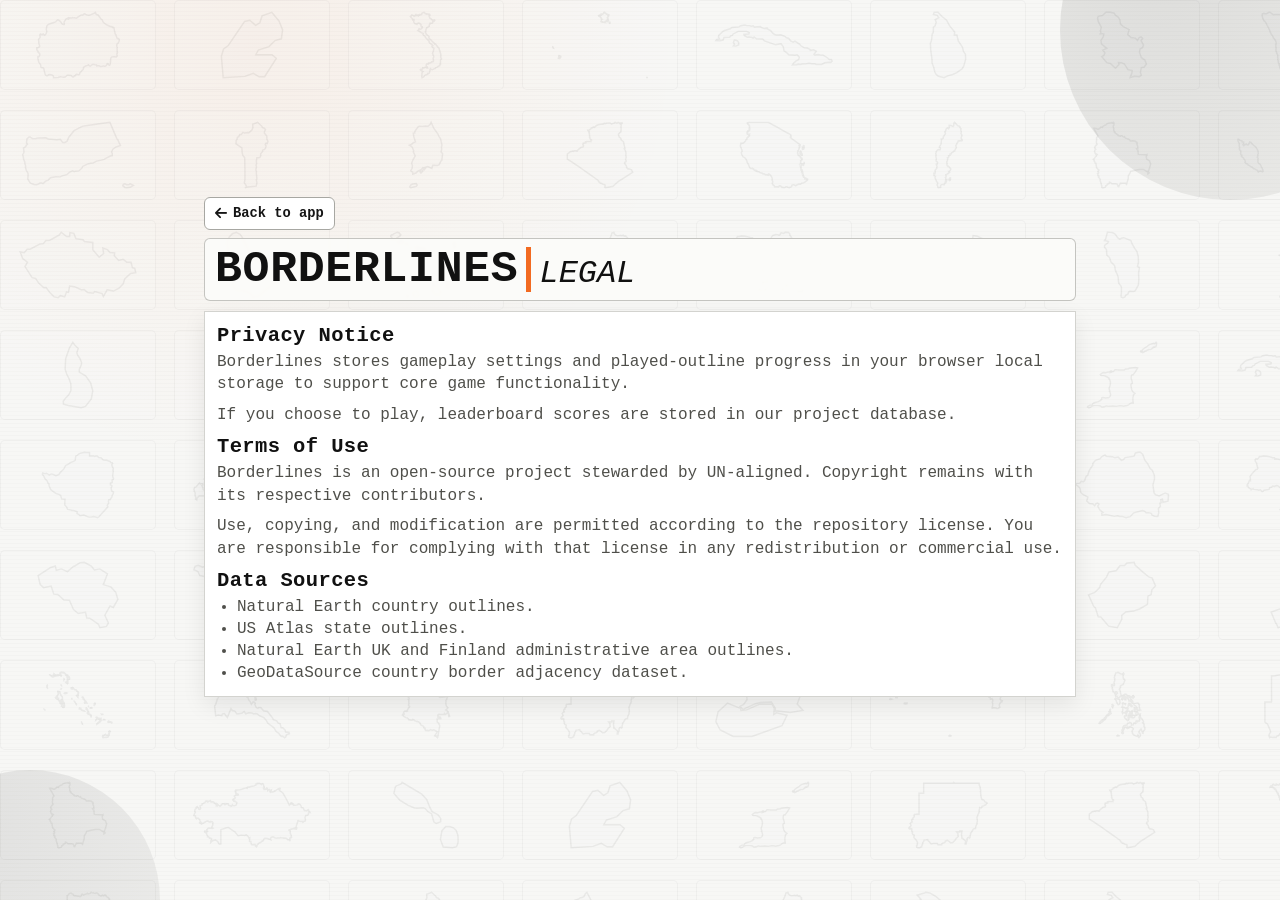
==== legal.html @ 91969cb3 "s" ====
<!doctype html>
<html lang="en">
  <head>
    <meta charset="UTF-8" />
    <meta name="viewport" content="width=device-width, initial-scale=1.0" />
    <title>Borderlines Legal and Sources</title>
    <link
      rel="stylesheet"
      href="https://cdnjs.cloudflare.com/ajax/libs/font-awesome/6.7.2/css/all.min.css"
      integrity="sha512-Evv84Mr4kqVGRNSgIGL/F/aIDqQb7xQ2vcrdIwxfjThSH8CSR7PBEakCr51Ck+w+/U6swU2Im1vVX0SVk9ABhg=="
      crossorigin="anonymous"
      referrerpolicy="no-referrer"
    />
    <link rel="stylesheet" href="./style.css" />
    <link rel="stylesheet" href="./backdrop.css" />
    <link rel="stylesheet" href="./home.css" />
    <link rel="stylesheet" href="./mobile.css" media="(max-width: 780px)" />
  </head>
  <body class="legal-view">
    <div id="outlineBackdrop" class="outline-backdrop" aria-hidden="true"></div>
    <div class="bg-shape bg-shape-1" aria-hidden="true"></div>
    <div class="bg-shape bg-shape-2" aria-hidden="true"></div>

    <main class="app">
      <div class="top-nav-row" id="topNavRow">
        <button id="backToModesBtn" type="button" class="ghost">
          <i class="fa-solid fa-arrow-left" aria-hidden="true"></i>
          <span>Back to app</span>
        </button>
      </div>

      <header class="header">
        <div class="header-title-row">
          <h1>Borderlines</h1>
          <span id="headerModeLabel" class="header-mode-label">Legal</span>
        </div>
      </header>

      <section class="card mode-select legal-page">
        <div class="mode-select-head">
          <h2>Privacy Notice</h2>
        </div>
        <p>
          Borderlines stores gameplay settings and played-outline progress in
          your browser local storage to support core game functionality.
        </p>
        <p>
          If you choose to play, leaderboard scores are stored in our project
          database.
        </p>

        <div class="mode-select-head legal-head-gap">
          <h2>Terms of Use</h2>
        </div>
        <p>
          Borderlines is an open-source project stewarded by UN-aligned.
          Copyright remains with its respective contributors.
        </p>
        <p>
          Use, copying, and modification are permitted according to the
          repository license. You are responsible for complying with that
          license in any redistribution or commercial use.
        </p>

        <div class="mode-select-head legal-head-gap">
          <h2>Data Sources</h2>
        </div>
        <ul class="legal-list">
          <li>Natural Earth country outlines.</li>
          <li>US Atlas state outlines.</li>
          <li>Natural Earth UK and Finland administrative area outlines.</li>
          <li>GeoDataSource country border adjacency dataset.</li>
        </ul>
      </section>
    </main>

    <script src="./vendor/d3.v7.min.js"></script>
    <script type="module">
      import { loadGameData } from "./js/gameData.js";

      const outlineBackdrop = document.getElementById("outlineBackdrop");
      const backBtn = document.getElementById("backToModesBtn");
      backBtn?.addEventListener("click", () => {
        window.location.href = "./index.html";
      });

      function createBackdropToken(country) {
        const d3 = globalThis.d3;
        const feature = country?.feature;
        if (!d3 || !feature) {
          return null;
        }

        const projection = d3.geoMercator();
        projection.fitExtent(
          [
            [4, 4],
            [68, 40],
          ],
          feature,
        );
        const path = d3.geoPath(projection);
        const pathD = path(feature);
        if (!pathD) {
          return null;
        }

        const token = document.createElement("div");
        token.className = "outline-backdrop-token";

        const svg = document.createElementNS(
          "http://www.w3.org/2000/svg",
          "svg",
        );
        svg.setAttribute("class", "outline-backdrop-svg");
        svg.setAttribute("viewBox", "0 0 72 44");
        svg.setAttribute("aria-hidden", "true");

        const p = document.createElementNS(
          "http://www.w3.org/2000/svg",
          "path",
        );
        p.setAttribute("d", pathD);
        p.setAttribute("class", "outline-backdrop-path");
        svg.appendChild(p);
        token.appendChild(svg);
        return token;
      }

      function renderOutlineBackdrop(data) {
        if (!outlineBackdrop) {
          return;
        }

        outlineBackdrop.innerHTML = "";
        if (!data?.countries?.length) {
          return;
        }

        const isMobile = window.matchMedia("(max-width: 780px)").matches;
        const isWide = window.matchMedia("(min-width: 1280px)").matches;
        const viewportHeight = Math.max(window.innerHeight || 0, 320);

        const tokenHeight = isMobile ? 50 : isWide ? 90 : 72;
        const lineGap = isMobile ? 12 : isWide ? 20 : 16;
        const rowStep = tokenHeight + lineGap;
        const computedRows =
          Math.floor((viewportHeight - tokenHeight) / rowStep) + 1;
        const rows = isWide
          ? Math.max(8, Math.ceil(viewportHeight / rowStep) + 1)
          : Math.max(4, Math.min(10, computedRows));
        const occupiedHeight = tokenHeight + (rows - 1) * rowStep;
        const startTop = isWide
          ? 0
          : Math.max(0, Math.floor((viewportHeight - occupiedHeight) / 2));

        const perRow = isMobile ? 8 : isWide ? 14 : 11;

        for (let rowIndex = 0; rowIndex < rows; rowIndex += 1) {
          const row = document.createElement("div");
          row.className = "outline-backdrop-row";
          if (rowIndex % 2 === 1) {
            row.classList.add("reverse");
          }
          row.style.top = `${startTop + rowIndex * rowStep}px`;
          row.style.setProperty(
            "--row-duration",
            `${28 + Math.random() * 18}s`,
          );
          row.style.setProperty("--row-delay", `${-1 * Math.random() * 10}s`);

          const track = document.createElement("div");
          track.className = "outline-backdrop-track";
          const tokens = [];

          for (let i = 0; i < perRow; i += 1) {
            const country =
              data.countries[Math.floor(Math.random() * data.countries.length)];
            const token = createBackdropToken(country);
            if (token) {
              tokens.push(token);
              track.appendChild(token);
            }
          }

          tokens.forEach((token) => {
            track.appendChild(token.cloneNode(true));
          });

          row.appendChild(track);
          outlineBackdrop.appendChild(row);
        }
      }

      let backdropData = null;

      loadGameData()
        .then((data) => {
          backdropData = data;
          renderOutlineBackdrop(data);
        })
        .catch((error) => {
          console.error(error);
        });

      window.addEventListener("resize", () => {
        if (backdropData) {
          renderOutlineBackdrop(backdropData);
        }
      });
    </script>
  </body>
</html>
---- style.css ----
:root {
  --paper: #f7f7f5;
  --panel: #ffffff;
  --ink: #111111;
  --ink-muted: #4f4f4f;
  --line: #d3d3cf;
  --line-strong: #a7a7a2;
  --accent: #f26a21;
  --accent-deep: #c94d10;
  --correct: #1a7f45;
  --wrong: #ad2d2d;
  --shadow: 0 8px 22px rgba(0, 0, 0, 0.08);
  --font-ui:
    ui-monospace, "SFMono-Regular", Menlo, Monaco, Consolas, "Liberation Mono",
    "Courier New", monospace;
  --font-ui-emoji:
    ui-monospace, "SFMono-Regular", Menlo, Monaco, Consolas, "Liberation Mono",
    "Courier New", "Apple Color Emoji", "Segoe UI Emoji", "Noto Color Emoji",
    monospace;
}

* {
  box-sizing: border-box;
}

html,
body {
  height: 100%;
}

body {
  margin: 0;
  min-height: 100vh;
  color: var(--ink);
  background:
    radial-gradient(
      circle at 20% 5%,
      rgba(242, 106, 33, 0.06),
      transparent 32%
    ),
    repeating-linear-gradient(
      0deg,
      rgba(0, 0, 0, 0.015),
      rgba(0, 0, 0, 0.015) 1px,
      transparent 1px,
      transparent 4px
    ),
    var(--paper);
  font-family: var(--font-ui);
  overflow-y: auto;
  overflow-x: hidden;
  display: flex;
  align-items: flex-start;
  justify-content: flex-start;
}

body.settings-open {
  overflow: hidden;
}

body.name-modal-open {
  overflow: hidden;
}

body.progress-view {
  align-items: center;
  justify-content: center;
}

body.legal-view {
  align-items: center;
  justify-content: center;
}

.bg-shape {
  position: fixed;
  z-index: 0;
  border-radius: 999px;
  pointer-events: none;
}

.bg-shape-1 {
  width: 340px;
  height: 340px;
  top: -140px;
  right: -120px;
  opacity: 0.12;
  background: radial-gradient(circle at 30% 30%, #222222, #9a9a95);
}

.bg-shape-2 {
  width: 260px;
  height: 260px;
  bottom: -130px;
  left: -100px;
  opacity: 0.1;
  background: radial-gradient(circle at 20% 20%, #222222, #9d9d98);
}

.app {
  position: relative;
  z-index: 1;
  width: min(900px, 100%);
  margin: 0 auto;
  padding: 20px 14px 26px;
}

.top-nav-row {
  margin: 0 0 8px;
  display: flex;
}

.header {
  position: relative;
  margin-bottom: 10px;
  padding: 8px 10px;
  border: 1px solid rgba(167, 167, 162, 0.65);
  border-radius: 6px;
  background: rgba(252, 252, 250, 0.9);
  backdrop-filter: blur(1px);
}

.header h1 {
  margin: 0;
  font-size: clamp(1.95rem, 3.8vw, 2.8rem);
  line-height: 1;
  letter-spacing: 0.7px;
  text-transform: uppercase;
  padding-right: 8px;
  border-right: 5px solid var(--accent);
}

.header-title-row {
  display: inline-flex;
  align-items: flex-end;
  gap: 8px;
}

.header-utility-row {
  margin-top: 5px;
  display: flex;
  justify-content: space-between;
  align-items: center;
  gap: 10px;
}

.header-actions {
  display: inline-flex;
  align-items: center;
  gap: 8px;
}

body.progress-view .header-utility-row {
  justify-content: flex-end;
}

body.progress-view .header-actions {
  justify-content: flex-end;
}

body.in-mode .header-utility-row {
  display: none;
}

.header-mode-label {
  padding: 0;
  color: var(--ink);
  font-size: clamp(1.35rem, 2.9vw, 2rem);
  font-weight: 200;
  text-transform: uppercase;
  font-style: italic;
}

body.in-mode .header h1 {
  padding-right: 8px;
  border-right: 5px solid var(--accent);
}

#headerDescription {
  margin: 8px 0 10px;
  color: var(--ink-muted);
  max-width: 62ch;
  font-size: 0.95rem;
  line-height: 1.35;
}

.header-meta {
  margin: 8px 0 0;
  color: var(--ink);
  font-size: 0.9rem;
  font-weight: 700;
  letter-spacing: 0.15px;
  display: flex;
  flex-wrap: wrap;
  gap: 6px;
}

.meta-pill {
  display: inline-flex;
  align-items: center;
  padding: 3px 10px;
  border-radius: 999px;
  background: var(--accent);
  border: 1px solid var(--accent-deep);
  color: #fff;
  font-size: 0.78rem;
  font-weight: 700;
  line-height: 1.2;
}

.card {
  background: var(--panel);
  border: 1px solid var(--line);
  box-shadow: var(--shadow);
}

.mode-select,
.game-card,
.result-card {
  padding: 12px;
}

.game-card {
  position: relative;
}

.mode-select-head h2 {
  margin: 0;
  letter-spacing: 0.4px;
  font-size: 1.28rem;
}

.mode-select-head {
  display: flex;
  justify-content: space-between;
  align-items: center;
  gap: 8px;
  margin-bottom: 4px;
}

.active-filter {
  margin: 0;
  color: var(--ink-muted);
  font-size: 0.85rem;
  border-left: 3px solid var(--accent);
  padding-left: 8px;
  cursor: pointer;
}

.active-filter:hover {
  color: var(--ink);
}

.active-filter:focus-visible {
  outline: 2px solid var(--accent);
  outline-offset: 3px;
  border-radius: 4px;
}

.settings-panel {
  position: fixed;
  left: 50%;
  top: 50%;
  transform: translate(-50%, -50%);
  z-index: 30;
  width: min(420px, calc(100vw - 24px));
  margin: 0;
  padding: 14px;
  border: 1px solid var(--line-strong);
  border-radius: 6px;
  background: #fdfdfc;
  box-shadow: 0 18px 36px rgba(0, 0, 0, 0.25);
  max-height: calc(100vh - 24px);
  overflow-y: auto;
  overflow-x: hidden;
}

.settings-overlay {
  position: fixed;
  inset: 0;
  z-index: 29;
  background: rgba(10, 10, 10, 0.45);
  backdrop-filter: blur(1px);
}

.name-entry-overlay {
  position: fixed;
  inset: 0;
  z-index: 33;
  background:
    radial-gradient(
      circle at 18% 14%,
      rgba(242, 106, 33, 0.22),
      transparent 44%
    ),
    rgba(9, 9, 9, 0.62);
  backdrop-filter: blur(2px);
}

.name-entry-panel {
  position: fixed;
  left: 50%;
  top: 50%;
  transform: translate(-50%, -50%);
  z-index: 34;
  width: min(440px, calc(100vw - 24px));
  margin: 0;
  padding: 16px;
  border: 1px solid rgba(201, 77, 16, 0.5);
  border-radius: 10px;
  background: linear-gradient(
    160deg,
    rgba(255, 255, 255, 0.98),
    rgba(251, 246, 242, 0.98)
  );
  box-shadow: 0 26px 58px rgba(0, 0, 0, 0.28);
}

.name-entry-panel h3 {
  margin: 0;
  letter-spacing: 0.25px;
  font-size: 1.04rem;
}

.name-entry-copy {
  margin: 6px 0 10px;
  color: var(--ink-muted);
  font-size: 0.82rem;
  line-height: 1.4;
}

.name-entry-name-row {
  display: grid;
  grid-template-columns: 1fr auto;
  gap: 8px;
  align-items: center;
}

#nameEntryInput {
  width: 100%;
  border: 1px solid rgba(201, 77, 16, 0.42);
  border-radius: 8px;
  padding: 10px 11px;
  font: inherit;
  font-size: 1rem;
  font-weight: 700;
  color: #1d1d1a;
  background: #fff;
}

.name-entry-country-row {
  display: grid;
  grid-template-columns: 1fr auto;
  gap: 8px;
  align-items: center;
}

#nameEntryCountryInput {
  width: 100%;
  margin-top: 2px;
  border: 1px solid rgba(201, 77, 16, 0.35);
  border-radius: 8px;
  padding: 9px 10px;
  font: inherit;
  font-size: 0.92rem;
  background: #fff;
}

.name-entry-country-emoji {
  width: 38px;
  height: 38px;
  margin-top: 2px;
  border: 1px solid rgba(201, 77, 16, 0.35);
  border-radius: 8px;
  display: inline-flex;
  align-items: center;
  justify-content: center;
  font-size: 1.2rem;
  background: #fff;
}

#generateNameBtn {
  min-width: 98px;
  margin-top: 0;
}

#nameEntryInput:focus {
  outline: none;
  border-color: var(--accent);
  box-shadow: 0 0 0 3px rgba(242, 106, 33, 0.22);
}

#nameEntryCountryInput:focus {
  outline: none;
  border-color: var(--accent);
  box-shadow: 0 0 0 3px rgba(242, 106, 33, 0.18);
}

.name-entry-error {
  min-height: 20px;
  margin: 7px 0 0;
  color: var(--wrong);
  font-size: 0.78rem;
  font-weight: 700;
}

.name-entry-actions {
  margin-top: 8px;
  display: flex;
  gap: 8px;
  flex-wrap: wrap;
}

#saveNameBtn {
  background: var(--accent);
  border-color: var(--accent-deep);
}

#saveNameBtn:hover {
  background: var(--accent-deep);
}

.settings-panel h3 {
  margin: 0 0 6px;
  font-size: 0.95rem;
}

.settings-label {
  display: block;
  margin-bottom: 4px;
  font-weight: 700;
  font-size: 0.85rem;
}

.country-suggest-bar {
  margin: 0 0 6px;
  display: flex;
  flex-wrap: wrap;
  gap: 6px;
}

.country-suggest-bar.chain-suggest-top {
  margin-bottom: 5px;
}

.country-suggest-chip {
  border: 1px solid var(--line-strong);
  border-radius: 999px;
  padding: 4px 10px;
  background: #fff;
  color: var(--ink);
  font: inherit;
  font-size: 0.78rem;
  font-weight: 600;
  line-height: 1.2;
  cursor: pointer;
}

.country-suggest-chip:hover {
  border-color: var(--accent);
  background: #fff4ec;
}

#continentSelect,
#progressRegionSelect {
  width: 100%;
  border: 1px solid var(--line-strong);
  border-radius: 6px;
  padding: 7px 8px;
  font: inherit;
  background: #fff;
}

#progressRegionSelect {
  margin-bottom: 6px;
  border-color: rgba(201, 77, 16, 0.38);
  background: linear-gradient(180deg, #fff, #fffaf6);
}

.settings-actions {
  margin-top: 8px;
  display: flex;
  gap: 8px;
  flex-wrap: wrap;
}

.settings-note {
  margin: 6px 0 0;
  color: var(--ink-muted);
  font-size: 0.78rem;
  line-height: 1.35;
}

.mode-cards {
  display: grid;
  grid-template-columns: repeat(2, minmax(0, 1fr));
  gap: 10px;
}

.mode-card {
  border: 1px solid var(--line-strong);
  border-radius: 10px;
  background: linear-gradient(170deg, #ffffff, #fbfbf8);
  color: var(--ink);
  text-align: left;
  padding: 11px;
  display: grid;
  grid-template-columns: 1fr;
  gap: 9px;
  align-items: start;
  cursor: pointer;
  transition:
    transform 140ms ease,
    border-color 110ms ease,
    background-color 110ms ease,
    box-shadow 140ms ease;
}

.mode-card-top {
  display: grid;
  grid-template-columns: auto 1fr;
  gap: 9px;
  align-items: start;
}

.mode-card-icon {
  width: 30px;
  height: 30px;
  border: 1px solid rgba(201, 77, 16, 0.28);
  border-radius: 8px;
  background: rgba(242, 106, 33, 0.09);
  color: #a44712;
  display: inline-flex;
  align-items: center;
  justify-content: center;
  font-size: 0.94rem;
  line-height: 1;
}

.mode-card-copy {
  display: grid;
  gap: 4px;
}

.mode-card strong {
  font-size: 0.98rem;
  line-height: 1.05;
}

.mode-card-copy > span {
  color: var(--ink-muted);
  font-size: 0.8rem;
  line-height: 1.25;
}

.mode-card:hover {
  border-color: var(--accent);
  background: linear-gradient(170deg, #fffdf8, #fff4ec);
  box-shadow: 0 8px 20px rgba(0, 0, 0, 0.1);
  transform: translateY(-1px);
}

.mode-card.competitive-unfinished {
  border-color: #caa53a;
  background: linear-gradient(170deg, #fff8cf, #ffed9b);
}

.mode-card.competitive-unfinished:hover {
  border-color: #b68f27;
  background: linear-gradient(170deg, #fff4b7, #ffe57f);
}

.mode-card.competitive-played {
  border-color: #3d8b58;
  background: linear-gradient(170deg, #e9f8eb, #cdeecf);
}

.mode-card.competitive-played:hover {
  border-color: #2f7447;
  background: linear-gradient(170deg, #ddf4df, #bde6c2);
}

.mode-card.locked {
  border-color: #b7b7b2;
  background: linear-gradient(180deg, #f3f3f1, #ecece8);
  color: #5e5e59;
  cursor: not-allowed;
  opacity: 0.9;
}

.mode-card.locked.competitive-played {
  border-color: #3d8b58;
  background: linear-gradient(170deg, #e9f8eb, #cdeecf);
  color: #2d4f36;
  opacity: 1;
}

.mode-card.locked:hover {
  border-color: #b7b7b2;
  background: linear-gradient(180deg, #f3f3f1, #ecece8);
}

.mode-card.locked.competitive-played:hover {
  border-color: #2f7447;
  background: linear-gradient(170deg, #ddf4df, #bde6c2);
}

.mode-lock-note {
  display: inline-flex;
  justify-self: start;
  align-items: center;
  padding: 3px 8px;
  border: 1px solid #a0a09b;
  border-radius: 999px;
  background: #dfdfda;
  color: #3d3d38;
  font-size: 0.72rem;
  font-weight: 700;
}

.status-row {
  display: flex;
  justify-content: space-between;
  gap: 8px;
  font-weight: 700;
  font-size: 0.85rem;
  margin-bottom: 8px;
}

.prompt {
  margin: 4px 0;
  font-size: 1.18rem;
  line-height: 1.18;
  font-family: var(--font-ui-emoji);
}

.hint {
  margin: 3px 0 10px;
  color: var(--ink-muted);
  font-size: 0.84rem;
  line-height: 1.3;
}

.assist-row {
  margin: 0 0 8px;
}

.assist-toggle {
  display: inline-flex;
  align-items: center;
  gap: 7px;
  color: var(--ink-muted);
  font-weight: 600;
  font-size: 0.82rem;
  cursor: pointer;
}

.assist-toggle input {
  position: absolute;
  opacity: 0;
  width: 1px;
  height: 1px;
  pointer-events: none;
}

.assist-toggle-ui {
  width: 36px;
  height: 20px;
  border-radius: 999px;
  border: 1px solid var(--line-strong);
  background: #efefed;
  position: relative;
  flex: 0 0 auto;
  transition: background-color 150ms ease;
}

.assist-toggle-ui::after {
  content: "";
  position: absolute;
  width: 14px;
  height: 14px;
  border-radius: 50%;
  top: 2px;
  left: 2px;
  background: #ffffff;
  border: 1px solid #9d9d99;
  transition: transform 150ms ease;
}

.assist-toggle input:checked + .assist-toggle-ui {
  background: var(--accent);
  border-color: var(--accent-deep);
}

.assist-toggle input:checked + .assist-toggle-ui::after {
  transform: translateX(16px);
  border-color: #8d350f;
}

.assist-toggle-text {
  line-height: 1.15;
}

.world-map-wrap {
  margin-bottom: 10px;
  border: 1px solid var(--line-strong);
  border-radius: 6px;
  background: #fbfbfa;
  overflow: hidden;
  position: relative;
}
.world-map-fixed-labels {
  position: absolute;
  left: 10px;
  top: 10px;
  z-index: 3;
  display: grid;
  gap: 6px;
  max-width: min(64%, 360px);
  pointer-events: none;
}
.world-map-fixed-label {
  display: inline-block;
  width: fit-content;
  padding: 4px 9px;
  border-radius: 999px;
  border: 1px solid rgba(16, 16, 16, 0.45);
  background: rgba(255, 255, 255, 0.93);
  color: #111;
  font-size: 0.76rem;
  font-weight: 700;
  line-height: 1.2;
}

#worldMapSvg {
  width: 100%;
  height: auto;
  display: block;
  cursor: grab;
  touch-action: none;
  -webkit-tap-highlight-color: transparent;
}

#worldMapSvg.is-zooming {
  cursor: grabbing;
}

#worldMapSvg.map-select-mode {
  cursor: default;
}

#worldMapSvg.map-select-mode.is-zooming {
  cursor: grabbing;
}

.world-country {
  fill: #e7e7e3;
  stroke: #9d9d99;
  stroke-width: 0.65;
  stroke-linejoin: round;
  stroke-linecap: round;
  vector-effect: non-scaling-stroke;
  shape-rendering: geometricPrecision;
}

#worldMapSvg.is-zooming .world-country {
  vector-effect: non-scaling-stroke;
  shape-rendering: geometricPrecision;
}

.world-country[data-iso2] {
  cursor: inherit;
}

#worldMapSvg.map-select-mode .world-country[data-iso2] {
  cursor: pointer;
}

@media (hover: hover) and (pointer: fine) {
  .world-country[data-iso2]:hover {
    fill: #f1ebe0;
  }
}

.map-controls {
  position: absolute;
  right: 10px;
  top: 10px;
  display: flex;
  flex-direction: column;
  gap: 8px;
  z-index: 2;
}

.map-control-btn {
  width: 48px;
  height: 48px;
  border: 1px solid #111;
  background: rgba(247, 244, 235, 0.96);
  color: #111;
  font-size: 1.4rem;
  line-height: 1;
  cursor: pointer;
  touch-action: manipulation;
}

.map-control-btn:hover {
  background: #ece6d8;
}

.map-control-btn:active {
  background: #e3dac7;
}

.map-control-btn:focus-visible {
  outline: 2px solid var(--accent);
  outline-offset: 1px;
}
.world-country.focus,
.world-country.role-clue,
.world-country.role-mid {
  fill: #f7c6a9;
  stroke: var(--accent-deep);
  stroke-width: 1;
}

.world-country.role-answer,
.world-country.role-destination {
  fill: green;
  stroke: #7a2f08;
  stroke-width: 1.1;
}

.world-country.role-selected {
  fill: #f7d35b;
  stroke: #9a6c00;
  stroke-width: 1.2;
}

.world-country.role-start {
  fill: green;
  stroke: #585854;
  stroke-width: 1.1;
}

.world-chain-arrow {
  stroke: var(--accent-deep);
  stroke-width: 2;
  fill: none;
  marker-end: url(#worldArrowHead);
  opacity: 0.9;
}

.world-distance-line {
  stroke: #1c4f99;
  stroke-width: 2;
  stroke-dasharray: 5 4;
  opacity: 0.95;
}

.world-map-label {
  font-size: 12px;
  font-weight: 700;
  fill: #fff;
}

.world-map-label-bg {
  fill: var(--ink);
  stroke: #000;
  stroke-width: 0.8;
}

.outline-wrap,
.duel-card,
.mini-outline-card {
  border: 1px dashed var(--line-strong);
  border-radius: 6px;
  background: #fafaf9;
  overflow: hidden;
}

#outlineSvg,
#leftSvg,
#rightSvg,
.mini-outline-svg {
  width: 100%;
  height: auto;
  display: block;
}

.country-path {
  fill: #efefec;
  stroke: #212121;
  stroke-width: 1.9;
  stroke-linejoin: round;
  animation: pop-in 220ms ease-out;
}

@keyframes pop-in {
  from {
    transform: scale(0.985);
    transform-origin: center;
    opacity: 0.4;
  }
  to {
    transform: scale(1);
    opacity: 1;
  }
}

.duel-wrap {
  display: grid;
  grid-template-columns: repeat(2, minmax(0, 1fr));
  gap: 9px;
}

.multi-wrap {
  display: grid;
  grid-template-columns: repeat(4, minmax(0, 1fr));
  gap: 8px;
  margin-bottom: 10px;
}

body.mode-reverse-border .multi-wrap {
  grid-template-columns: repeat(2, minmax(0, 1fr));
}

.mini-outline-label,
.duel-tag {
  display: inline-block;
  width: fit-content;
  justify-self: start;
  margin: 6px;
  padding: 2px 7px;
  border-radius: 4px;
  background: var(--ink);
  color: #fff;
  font-size: 0.72rem;
  font-weight: 700;
}

.mini-outline-card.unknown-slot {
  min-height: 132px;
  display: grid;
  grid-template-rows: auto 1fr;
  align-items: stretch;
}

.mini-outline-mark {
  display: grid;
  place-items: center;
  font-size: clamp(2.1rem, 4vw, 2.8rem);
  font-weight: 800;
  color: #2f312a;
  line-height: 1;
}

.answer-row {
  margin-top: 10px;
  display: grid;
  grid-template-columns: 1fr;
  gap: 8px;
}

.chain-builder-wrap {
  margin-top: 10px;
  display: grid;
  gap: 8px;
}

.chain-input-row {
  display: grid;
  grid-template-columns: 1fr 1fr auto;
  gap: 8px;
  align-items: start;
}

.chain-builder-wrap.without-inline-submit .chain-input-row {
  grid-template-columns: 1fr 1fr;
}

.chain-input-cell {
  display: grid;
  gap: 5px;
}

.chain-inline-row {
  display: grid;
  grid-template-columns: 1fr 66px;
  gap: 6px;
  align-items: center;
}

#chainInput1,
#chainInput2,
#answerInput {
  border: 1px solid var(--line-strong);
  border-radius: 6px;
  padding: 8px 9px;
  font-size: 0.92rem;
  background: #fff;
}

#chainInput1:focus,
#chainInput2:focus,
#answerInput:focus,
#continentSelect:focus {
  outline: none;
  border-color: var(--accent);
  box-shadow: 0 0 0 2px rgba(242, 106, 33, 0.18);
}

.chain-inline-preview {
  width: 66px;
  height: 44px;
  border: 1px dashed var(--line-strong);
  border-radius: 6px;
  background: #fbfbfa;
  overflow: hidden;
}

.chain-inline-preview .mini-outline-svg {
  width: 100%;
  height: 100%;
}

input,
button {
  font: inherit;
}

.choice-wrap {
  margin-top: 10px;
  display: grid;
  grid-template-columns: repeat(3, minmax(0, 1fr));
  gap: 8px;
}

.secondary-actions {
  margin-top: 8px;
  display: flex;
  justify-content: flex-start;
  gap: 8px;
  flex-wrap: wrap;
}

.secondary-actions button {
  min-width: 140px;
}

.choice-btn,
button {
  border: 1px solid #151515;
  border-radius: 6px;
  padding: 8px 10px;
  background: #151515;
  color: #fff;
  font-weight: 700;
  font-size: 0.86rem;
  cursor: pointer;
  transition:
    background-color 120ms ease,
    border-color 120ms ease;
}

.choice-btn:hover,
button:hover {
  background: #2a2a2a;
}

button.ghost {
  background: #fff;
  color: #151515;
  border-color: var(--line-strong);
}

button.ghost:hover {
  background: #f6f6f4;
  border-color: var(--accent);
}

button.ghost.is-active {
  background: #fef1e8;
  border-color: var(--accent);
  color: #8d360d;
}

#backToModesBtn {
  display: inline-flex;
  align-items: center;
  gap: 6px;
}

#submitBtn,
#chainSubmitBtn,
#saveSettingsBtn,
#overlayNextBtn {
  background: var(--accent);
  border-color: var(--accent-deep);
}

#submitBtn:hover,
#chainSubmitBtn:hover,
#saveSettingsBtn:hover,
#overlayNextBtn:hover {
  background: var(--accent-deep);
}

.feedback {
  min-height: 20px;
  margin: 10px 0 2px;
  font-size: 0.85rem;
  font-weight: 700;
  font-family: var(--font-ui-emoji);
}

.feedback.correct {
  color: var(--correct);
}

.feedback.wrong {
  color: var(--wrong);
}

.result-overlay {
  position: absolute;
  inset: 0;
  display: grid;
  place-items: center;
  background: rgba(0, 0, 0, 0.42);
  border-radius: 6px;
  z-index: 6;
}

.result-overlay-card {
  width: min(520px, calc(100% - 20px));
  background: #fff;
  border: 1px solid var(--line-strong);
  border-radius: 6px;
  padding: 12px;
  box-shadow: 0 8px 20px rgba(0, 0, 0, 0.18);
}

.result-overlay-card.correct {
  border-left: 4px solid var(--correct);
}

.result-overlay-card.wrong {
  border-left: 4px solid var(--wrong);
}

.result-overlay-message {
  margin: 0 0 8px;
  color: #202020;
  font-weight: 700;
  font-size: 0.92rem;
  font-family: var(--font-ui-emoji);
}

.nav-row,
.finish-actions {
  display: flex;
  gap: 8px;
  flex-wrap: wrap;
}

.finish-actions {
  margin-top: 10px;
}

.score-summary {
  margin-top: 8px;
  margin-bottom: 10px;
  border: 1px solid rgba(201, 77, 16, 0.35);
  border-radius: 10px;
  padding: 10px;
  background: linear-gradient(
    140deg,
    rgba(255, 255, 255, 0.98),
    rgba(255, 244, 236, 0.95)
  );
  box-shadow: inset 0 0 0 1px rgba(255, 255, 255, 0.7);
}

.score-summary-label {
  color: var(--ink-muted);
  font-size: 0.76rem;
  font-weight: 700;
  letter-spacing: 0.5px;
  text-transform: uppercase;
}

.score-summary-value {
  display: flex;
  align-items: baseline;
  gap: 6px;
  margin-top: 1px;
}

.score-summary-main {
  font-size: clamp(2rem, 4.7vw, 2.7rem);
  line-height: 1;
  font-weight: 800;
  color: var(--accent-deep);
}

.score-summary-divider,
.score-summary-max {
  font-size: 1.12rem;
  font-weight: 700;
  color: #4c4b47;
}

.score-summary-meta {
  margin-top: 4px;
  display: inline-flex;
  align-items: center;
  gap: 7px;
  padding: 3px 9px;
  border-radius: 999px;
  border: 1px solid rgba(76, 75, 71, 0.2);
  background: rgba(255, 255, 255, 0.9);
  color: #2d2c29;
  font-size: 0.75rem;
  font-weight: 700;
}

.score-summary-dot {
  width: 5px;
  height: 5px;
  border-radius: 999px;
  background: var(--accent);
}

.leaderboard-wrap {
  margin-top: 10px;
  border: 1px solid var(--line);
  border-radius: 6px;
  padding: 10px;
  background: #fafaf8;
}

.leaderboard-head {
  display: flex;
  justify-content: space-between;
  align-items: center;
  gap: 8px;
}

.leaderboard-head h3 {
  margin: 0;
  font-size: 0.95rem;
}

.leaderboard-tabs {
  display: inline-flex;
  gap: 3px;
  padding: 3px;
  border-radius: 999px;
  border: 1px solid var(--line);
  background: #f0efe9;
}

.leaderboard-tab {
  border: 0;
  border-radius: 999px;
  padding: 4px 10px;
  font-size: 0.74rem;
  font-weight: 800;
  letter-spacing: 0.02em;
  color: var(--ink-muted);
  background: transparent;
  box-shadow: none;
}

.leaderboard-tab:hover,
.leaderboard-tab:focus-visible {
  color: var(--ink);
  background: rgba(45, 44, 41, 0.08);
}

.leaderboard-tab.is-active {
  color: #fff;
  background: var(--accent);
}

.player-name-label {
  margin: 8px 0 6px;
  font-size: 0.82rem;
  color: var(--ink-muted);
}

#changePlayerNameBtn {
  margin-bottom: 6px;
}

.leaderboard-status {
  min-height: 18px;
  margin: 0 0 8px;
  font-size: 0.78rem;
  color: var(--ink-muted);
}

.leaderboard-status.wrong {
  color: var(--wrong);
}

.leaderboard-list {
  margin: 0;
  padding: 0;
  list-style: none;
  display: grid;
  gap: 6px;
}

.leaderboard-row {
  display: grid;
  grid-template-columns: 44px minmax(0, 1fr) 74px 58px;
  align-items: center;
  gap: 6px;
  border: 1px solid var(--line);
  border-radius: 6px;
  padding: 6px 8px;
  font-size: 0.8rem;
  background: #fff;
  position: relative;
}

.leaderboard-row.me {
  border: 2px solid var(--accent);
  background: #fff8f2;
  box-shadow: 0 0 0 1px rgba(242, 106, 33, 0.18);
}

.lb-you {
  position: absolute;
  top: -8px;
  right: 8px;
  padding: 1px 7px;
  border-radius: 999px;
  background: var(--accent);
  color: #fff;
  font-size: 0.68rem;
  font-weight: 800;
  letter-spacing: 0.01em;
}

.lb-rank,
.lb-score,
.lb-time {
  font-weight: 700;
}

.lb-name {
  white-space: nowrap;
  overflow: hidden;
  text-overflow: ellipsis;
}

.legal-link-footer {
  margin-top: 10px;
  border: 1px solid var(--line);
  border-radius: 6px;
  background: rgba(252, 252, 249, 0.92);
  padding: 8px 10px;
}

.legal-link-footer a {
  color: #5c5c57;
  font-size: 0.74rem;
  text-decoration: none;
  font-weight: 700;
}

.legal-link-footer a:hover {
  color: #8d360d;
  text-decoration: underline;
}

.legal-page p {
  margin: 0 0 8px;
  color: #4f4f4a;
  line-height: 1.42;
}

.legal-head-gap {
  margin-top: 8px;
}

.legal-list {
  margin: 0;
  padding-left: 20px;
  color: #4f4f4a;
  line-height: 1.38;
}

.hidden {
  display: none;
}

@media (max-width: 780px) {
  .mode-cards,
  .choice-wrap {
    grid-template-columns: 1fr;
  }

  .duel-wrap {
    grid-template-columns: repeat(2, minmax(0, 1fr));
  }

  .multi-wrap {
    grid-template-columns: repeat(2, minmax(0, 1fr));
  }

  .meta-pill {
    padding: 2px 8px;
    font-size: 0.72rem;
  }

  .leaderboard-head {
    align-items: flex-start;
    flex-direction: column;
  }

  .answer-row,
  .chain-input-row {
    grid-template-columns: 1fr;
  }

  button,
  #answerInput,
  #chainInput1,
  #chainInput2,
  #nameEntryInput,
  #nameEntryCountryInput {
    width: 100%;
  }

  .name-entry-name-row,
  .name-entry-country-row {
    grid-template-columns: 1fr;
  }

  .name-entry-country-emoji {
    width: 100%;
    justify-content: flex-start;
    padding-left: 10px;
  }

  .leaderboard-row {
    grid-template-columns: 34px minmax(0, 1fr) 64px 46px;
    font-size: 0.74rem;
    padding: 6px;
  }

  .name-entry-panel {
    padding: 12px;
  }

  .score-summary {
    padding: 8px;
  }
}
---- backdrop.css ----
.outline-backdrop {
  position: fixed;
  inset: 0;
  z-index: 0;
  overflow: hidden;
  pointer-events: none;
}

.outline-backdrop-row {
  position: absolute;
  left: 0;
  width: 100%;
  overflow: hidden;
  opacity: 0.2;
}

.outline-backdrop-track {
  display: flex;
  gap: 14px;
  width: max-content;
  animation: backdrop-marquee var(--row-duration, 24s) linear infinite;
  animation-delay: var(--row-delay, 0s);
  will-change: transform;
}

.outline-backdrop-row.reverse .outline-backdrop-track {
  animation-direction: reverse;
}

.outline-backdrop-token {
  display: inline-flex;
  align-items: center;
  gap: 8px;
  padding: 3px 7px;
  border-radius: 5px;
  border: 1px solid rgba(25, 25, 25, 0.16);
  background: rgba(255, 255, 255, 0.38);
  backdrop-filter: blur(0.4px);
}

.outline-backdrop-svg {
  width: 110px;
  height: 64px;
  flex: 0 0 auto;
}

.outline-backdrop-path {
  fill: rgba(18, 18, 18, 0.025);
  stroke: rgba(20, 20, 20, 0.26);
  stroke-width: 0.8;
}

@keyframes backdrop-marquee {
  0% {
    transform: translateX(0);
  }
  100% {
    transform: translateX(-50%);
  }
}

@media (min-width: 1280px) {
  .outline-backdrop-row {
    opacity: 0.24;
  }

  .outline-backdrop-track {
    gap: 18px;
  }

  .outline-backdrop-token {
    padding: 4px 8px;
  }

  .outline-backdrop-svg {
    width: 138px;
    height: 80px;
  }
}

@media (min-width: 1680px) {
  .outline-backdrop-row {
    opacity: 0.28;
  }

  .outline-backdrop-track {
    gap: 22px;
  }

  .outline-backdrop-svg {
    width: 170px;
    height: 98px;
  }
}

@media (max-width: 780px) {
  .outline-backdrop-row {
    opacity: 0.16;
  }

  .outline-backdrop-track {
    gap: 8px;
  }

  .outline-backdrop-token {
    padding: 2px 5px;
  }

  .outline-backdrop-svg {
    width: 76px;
    height: 44px;
  }
}
---- home.css ----
/* Home-only overrides for a compact newspaper puzzle vibe. */
@media (min-width: 781px) {
  body.home-view,
  body.in-mode {
    align-items: center;
    justify-content: center;
  }

  body.home-view .app,
  body.in-mode .app {
    margin-top: auto;
    margin-bottom: auto;
  }
}

body.home-view .header {
  margin-bottom: 10px;
  padding: 12px;
  /* border-top: 4px solid #111; */
  border-bottom: 1px solid #cfcfca;
}

body.home-view .header h1 {
  display: inline-block;
  padding-right: 8px;
  border-right: 5px solid var(--accent);
}

body.home-view #headerDescription {
  margin: 0 0 10px;
  max-width: 68ch;
  font-size: 0.88rem;
  color: #5a5a56;
}

body.home-view .header .header-meta {
  margin: 0;
}

body.home-view .mode-select-head {
  margin-bottom: 3px;
}

body.home-view .mode-select-head h2 {
  text-transform: uppercase;
  letter-spacing: 0.6px;
  font-size: 1.03rem;
}

body.home-view #openSettingsBtn {
  display: inline-flex;
  align-items: center;
  gap: 6px;
}

body.home-view .active-filter {
  display: flex;
  width: fit-content;
  align-items: center;
  margin: 0;
  padding: 3px 10px;
  border: 1px solid var(--accent-deep);
  border-radius: 999px;
  background: var(--accent);
  color: #fff;
  font-size: 0.78rem;
  font-weight: 700;
  line-height: 1.2;
}

body.home-view .mode-cards {
  grid-template-columns: repeat(2, minmax(0, 1fr));
  gap: 8px;
}

body.home-view .mode-card {
  min-height: 112px;
  padding: 9px;
  border-radius: 8px;
}

body.home-view .mode-card .mode-card-icon {
  width: 36px;
  height: 36px;
}

body.home-view .mode-card strong {
  font-size: 0.98rem;
}

body.home-view .mode-card-copy > span {
  font-size: 0.84rem;
}

body.home-view .mode-card:hover {
  background: #fff7f2;
}

body.home-view .mode-card.competitive-unfinished:hover {
  background: linear-gradient(170deg, #fff4b7, #ffe57f);
}

body.home-view .mode-card.competitive-played:hover,
body.home-view .mode-card.locked.competitive-played:hover {
  background: linear-gradient(170deg, #ddf4df, #bde6c2);
}

@media (max-width: 780px) {
  body.home-view .header {
    margin-bottom: 6px;
    padding: 10px;
    border-top-width: 3px;
  }

  body.home-view .header h1 {
    margin-bottom: 4px;
    border-right-width: 4px;
  }

  body.home-view #headerDescription {
    margin-bottom: 8px;
    font-size: 0.74rem;
    line-height: 1.22;
  }

  body.home-view .header .header-meta {
    font-size: 0.74rem;
  }

  body.home-view .mode-cards {
    grid-template-columns: repeat(2, minmax(0, 1fr));
    gap: 6px;
  }

  body.home-view .active-filter {
    padding: 2px 8px;
    font-size: 0.72rem;
  }

  body.home-view #openSettingsBtn {
    min-width: 42px;
    width: 42px;
    padding: 0;
    justify-content: center;
  }

  body.home-view #openSettingsBtn .settings-btn-label {
    display: none;
  }

  body.home-view .mode-card {
    min-height: 124px;
    padding: 12px;
    gap: 8px;
  }

  body.home-view .mode-card .mode-card-top {
    grid-template-columns: 1fr;
    gap: 6px;
  }

  body.home-view .mode-card .mode-card-icon {
    width: 36px;
    height: 36px;
    font-size: 1rem;
  }

  body.home-view .mode-card strong {
    font-size: 0.88rem;
  }

  body.home-view .mode-card-copy > span {
    font-size: 0.76rem;
  }
}
---- mobile.css ----
/* Mobile-only layout constraints and compact typography. */
@media (max-width: 780px) {
  :root {
    --mobile-gap: 6px;
    --mobile-radius: 6px;
  }

  html,
  body {
    height: 100%;
  }

  body {
    min-height: 100dvh;
    max-height: none;
    display: block;
    overflow-y: auto;
    overflow-x: hidden;
  }

  .bg-shape {
    opacity: 0.08;
    transform: scale(0.7);
  }

  .app {
    width: 100%;
    max-width: 100%;
    min-height: 0;
    height: auto;
    margin: 0;
    padding: 6px;
    display: flex;
    flex-direction: column;
    gap: var(--mobile-gap);
    overflow: visible;
  }

  .top-nav-row {
    margin: 0;
  }

  .top-nav-row #backToModesBtn {
    width: auto;
    min-width: 0;
    min-height: 34px;
    padding: 6px 10px;
    font-size: 0.78rem;
    line-height: 1.1;
  }

  .header {
    margin: 0;
    padding: 8px 9px;
    display: grid;
    grid-template-columns: minmax(0, 1fr) auto;
    column-gap: 8px;
    row-gap: 6px;
    align-items: start;
  }

  .header h1 {
    font-size: clamp(1.2rem, 5.4vw, 1.6rem);
  }

  .header-title-row {
    grid-row: 1;
    grid-column: 1;
    min-width: 0;
  }

  .header-utility-row {
    margin-top: 0;
    display: contents;
  }

  .header-actions {
    grid-row: 1;
    grid-column: 2;
    width: auto;
    justify-self: end;
    justify-content: flex-end;
    flex-wrap: nowrap;
    gap: 6px;
  }

  .header-actions > button.ghost {
    width: 44px;
    min-width: 44px;
    height: 44px;
    padding: 0;
    display: inline-flex;
    align-items: center;
    justify-content: center;
  }

  #activeContinentLabel {
    grid-row: 2;
    grid-column: 1 / -1;
    margin: 0;
  }

  #openProgressBtn .settings-btn-label,
  #openSettingsBtn .settings-btn-label {
    display: none;
  }

  #headerModeLabel {
    display: none;
  }

  #headerDescription {
    font-size: 0.8rem;
    line-height: 1.3;
  }

  .card {
    border-radius: var(--mobile-radius);
  }

  .mode-select,
  .game-card,
  .result-card {
    padding: 10px;
    overflow: visible;
    -webkit-overflow-scrolling: touch;
  }

  .game-card {
    padding-bottom: calc(188px + env(safe-area-inset-bottom));
  }

  #textInputWrap.docked-input {
    position: fixed;
    left: 8px;
    right: 8px;
    bottom: calc(60px + env(safe-area-inset-bottom));
    z-index: 13;
    margin: 0;
    padding: 8px 8px 6px;
    border: 1px solid rgba(167, 167, 162, 0.5);
    border-bottom: 0;
    border-radius: 8px 8px 0 0;
    background: rgba(252, 252, 249, 0.97);
    backdrop-filter: blur(1px);
  }

  #choiceWrap.docked-choice {
    position: fixed;
    left: 8px;
    right: 8px;
    bottom: calc(60px + env(safe-area-inset-bottom));
    z-index: 13;
    margin: 0;
    padding: 8px 8px 6px;
    border: 1px solid rgba(167, 167, 162, 0.5);
    border-bottom: 0;
    border-radius: 8px 8px 0 0;
    background: rgba(252, 252, 249, 0.97);
    backdrop-filter: blur(1px);
    grid-template-columns: repeat(3, minmax(0, 1fr));
  }

  .chain-builder-wrap.without-inline-submit {
    margin-bottom: calc(86px + env(safe-area-inset-bottom));
  }

  .chain-builder-wrap.without-inline-submit .chain-input-row {
    grid-template-columns: 1fr;
  }

  #modeSelect,
  #gameSection,
  #finishCard {
    min-height: auto;
  }

  .mode-select-head h2,
  .result-card h2 {
    font-size: 1.04rem;
  }

  .active-filter,
  .settings-label,
  .settings-panel h3,
  .status-row,
  .hint,
  .assist-toggle,
  .feedback,
  .source-note {
    font-size: 0.82rem;
  }

  .settings-panel {
    width: min(92vw, 360px);
    max-height: calc(100dvh - 24px);
    margin: 0;
    padding: 10px;
    overflow: auto;
  }

  #continentSelect,
  #answerInput,
  #chainInput1,
  #chainInput2 {
    min-height: 42px;
    padding: 9px 10px;
    font-size: 0.95rem;
  }

  .mode-cards {
    gap: 6px;
  }

  .mode-card {
    padding: 8px;
    gap: 6px;
  }

  .mode-card strong {
    font-size: 0.92rem;
  }

  .mode-card-copy > span {
    font-size: 0.82rem;
  }

  .prompt {
    margin: 4px 0;
    font-size: 1.1rem;
  }

  .hint,
  .assist-row {
    margin: 0 0 6px;
  }

  .assist-toggle-ui {
    width: 32px;
    height: 18px;
  }

  .assist-toggle-ui::after {
    width: 12px;
    height: 12px;
  }

  .assist-toggle input:checked + .assist-toggle-ui::after {
    transform: translateX(14px);
  }

  .world-map-wrap,
  .outline-wrap,
  .duel-card,
  .mini-outline-card {
    border-radius: 6px;
    margin-bottom: 6px;
  }

  #worldMapSvg {
    min-height: clamp(280px, 48dvh, 520px);
    max-height: 58dvh;
  }

  .world-map-label {
    font-size: 16px;
    font-weight: 800;
  }

  .world-map-label-bg {
    stroke-width: 1.1;
  }

  .map-controls {
    right: 8px;
    top: 8px;
    gap: 6px;
  }

  .world-map-fixed-labels {
    left: 8px;
    top: 8px;
    gap: 5px;
    max-width: min(72%, 300px);
  }

  .world-map-fixed-label {
    font-size: 0.72rem;
    padding: 3px 8px;
  }

  .map-control-btn {
    width: 44px;
    height: 44px;
    font-size: 1.25rem;
  }
  #outlineSvg,
  #leftSvg,
  #rightSvg {
    max-height: 21dvh;
  }

  .multi-wrap .mini-outline-svg {
    max-height: 12dvh;
  }

  .multi-wrap,
  .duel-wrap,
  .choice-wrap,
  .answer-row,
  .chain-input-row,
  .finish-actions {
    gap: 6px;
  }

  .duel-wrap {
    grid-template-columns: repeat(2, minmax(0, 1fr));
  }

  .multi-wrap {
    grid-template-columns: repeat(2, minmax(0, 1fr));
  }

  button,
  .choice-btn,
  #submitBtn,
  #chainSubmitBtn,
  #backToModesBtnBottom,
  #overlayNextBtn,
  #saveSettingsBtn,
  #closeSettingsBtn,
  #openSettingsBtn {
    min-height: 42px;
    padding: 9px 10px;
    font-size: 0.9rem;
    border-radius: 6px;
  }

  .secondary-actions {
    position: fixed;
    left: 8px;
    right: 8px;
    bottom: max(8px, env(safe-area-inset-bottom));
    z-index: 12;
    margin-top: 0;
    padding: 8px;
    border: 1px solid rgba(167, 167, 162, 0.5);
    border-radius: 8px;
    background: rgba(252, 252, 249, 0.96);
    backdrop-filter: blur(1px);
    justify-content: stretch;
    max-width: 900px;
    margin-left: auto;
    margin-right: auto;
  }

  .secondary-actions.paired-with-input {
    border-top: 0;
    border-radius: 0 0 8px 8px;
    padding-top: 6px;
  }

  .secondary-actions.paired-with-choice,
  .secondary-actions.paired-with-chain {
    border-top: 0;
    border-radius: 0 0 8px 8px;
    padding-top: 6px;
  }

  .secondary-actions button {
    flex: 1 1 0;
    min-width: 0;
  }

  #backToModesBtn {
    width: auto;
    flex: 0 0 auto;
    height: 30px;
    min-height: 30px;
    max-height: 30px;
    padding: 0 10px;
    font-size: 0.78rem;
    line-height: 30px;
  }

  .top-nav-row #backToModesBtn {
    height: 30px;
    min-height: 30px;
    max-height: 30px;
    padding: 0 10px;
    line-height: 30px;
  }

  .feedback {
    min-height: 20px;
    margin: 6px 0 1px;
  }

  .source-note {
    margin-top: 6px;
    line-height: 1.2;
  }

  .result-overlay {
    border-radius: 6px;
  }

  .result-overlay-card {
    width: min(92vw, 330px);
    padding: 9px;
    border-radius: 6px;
  }

  .result-overlay-message {
    margin-bottom: 7px;
    font-size: 0.88rem;
    line-height: 1.2;
  }
}

@media (max-width: 420px) {
  .header h1,
  .header-mode-label {
    font-size: 1.14rem;
  }

  #headerDescription,
  .status-row,
  .hint,
  .assist-toggle,
  .mode-card strong,
  .mode-card-copy > span,
  button,
  #answerInput,
  #chainInput1,
  #chainInput2,
  .feedback,
  .source-note {
    font-size: 0.8rem;
  }

  #worldMapSvg {
    min-height: clamp(250px, 44dvh, 420px);
    max-height: 54dvh;
  }

  .world-map-label {
    font-size: 15px;
  }

  #outlineSvg,
  #leftSvg,
  #rightSvg {
    max-height: 19dvh;
  }
}
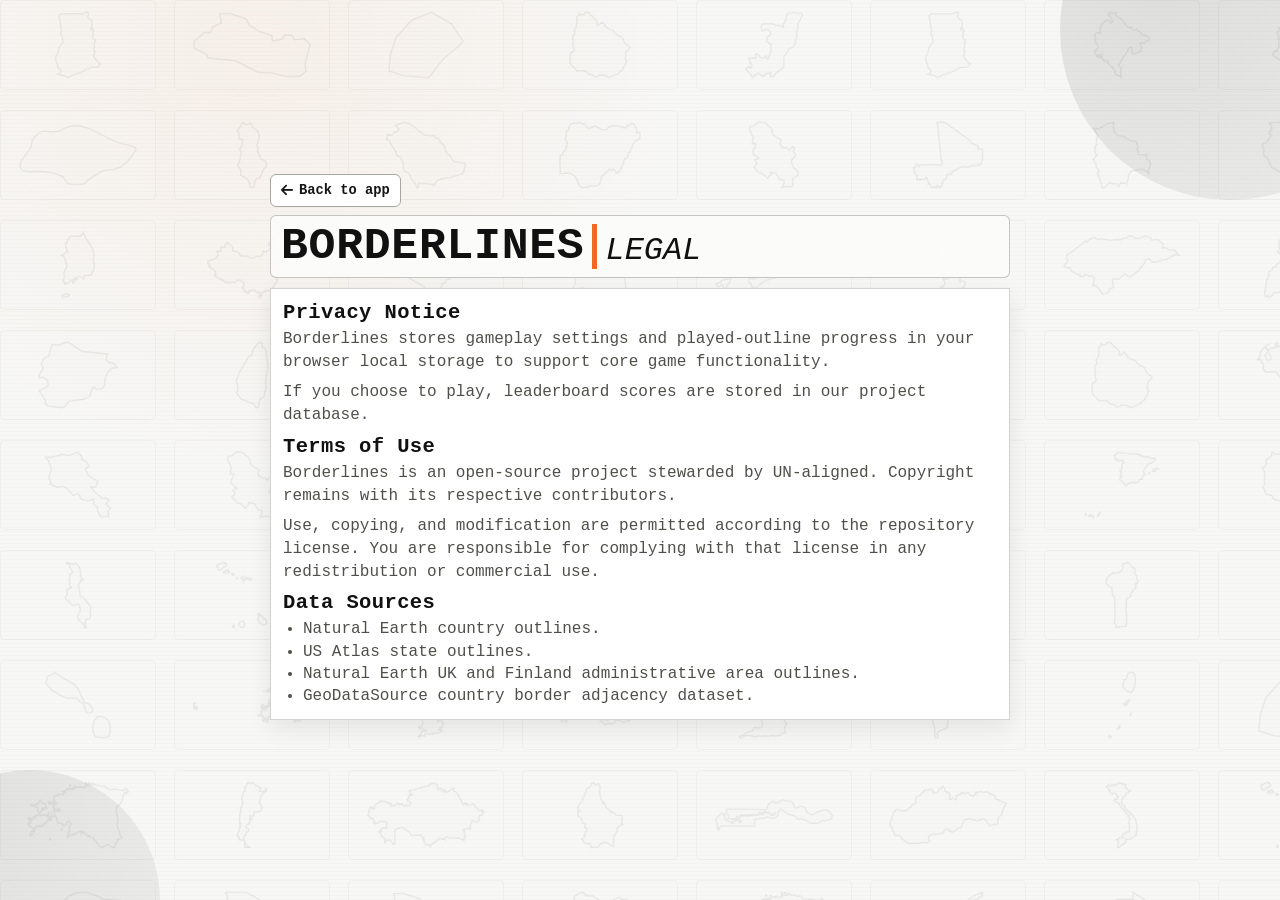
==== commit 09e45e2a: "s" ====
--- a/legal.html
+++ b/legal.html
@@ -11,10 +11,10 @@
       crossorigin="anonymous"
       referrerpolicy="no-referrer"
     />
-    <link rel="stylesheet" href="./style.css" />
-    <link rel="stylesheet" href="./backdrop.css" />
-    <link rel="stylesheet" href="./home.css" />
-    <link rel="stylesheet" href="./mobile.css" media="(max-width: 780px)" />
+    <link rel="stylesheet" href="./css/style.css" />
+    <link rel="stylesheet" href="./css/backdrop.css" />
+    <link rel="stylesheet" href="./css/home.css" />
+    <link rel="stylesheet" href="./css/mobile.css" media="(max-width: 780px)" />
   </head>
   <body class="legal-view">
     <div id="outlineBackdrop" class="outline-backdrop" aria-hidden="true"></div>
--- a/css/style.css
+++ b/css/style.css
@@ -0,0 +1,1513 @@
+:root {
+  --paper: #f7f7f5;
+  --panel: #ffffff;
+  --ink: #111111;
+  --ink-muted: #4f4f4f;
+  --line: #d3d3cf;
+  --line-strong: #a7a7a2;
+  --accent: #f26a21;
+  --accent-deep: #c94d10;
+  --correct: #1a7f45;
+  --wrong: #ad2d2d;
+  --shadow: 0 8px 22px rgba(0, 0, 0, 0.08);
+  --font-ui:
+    ui-monospace, "SFMono-Regular", Menlo, Monaco, Consolas, "Liberation Mono",
+    "Courier New", monospace;
+  --font-ui-emoji:
+    ui-monospace, "SFMono-Regular", Menlo, Monaco, Consolas, "Liberation Mono",
+    "Courier New", "Apple Color Emoji", "Segoe UI Emoji", "Noto Color Emoji",
+    monospace;
+}
+
+* {
+  box-sizing: border-box;
+}
+
+html,
+body {
+  height: 100%;
+}
+
+body {
+  margin: 0;
+  min-height: 100vh;
+  color: var(--ink);
+  background:
+    radial-gradient(
+      circle at 20% 5%,
+      rgba(242, 106, 33, 0.06),
+      transparent 32%
+    ),
+    repeating-linear-gradient(
+      0deg,
+      rgba(0, 0, 0, 0.015),
+      rgba(0, 0, 0, 0.015) 1px,
+      transparent 1px,
+      transparent 4px
+    ),
+    var(--paper);
+  font-family: var(--font-ui);
+  overflow-y: auto;
+  overflow-x: hidden;
+  display: flex;
+  align-items: flex-start;
+  justify-content: flex-start;
+}
+
+body.settings-open {
+  overflow: hidden;
+}
+
+body.name-modal-open {
+  overflow: hidden;
+}
+
+body.progress-view {
+  align-items: flex-start;
+  justify-content: flex-start;
+}
+
+body.legal-view {
+  align-items: center;
+  justify-content: center;
+}
+
+.bg-shape {
+  position: fixed;
+  z-index: 0;
+  border-radius: 999px;
+  pointer-events: none;
+}
+
+.bg-shape-1 {
+  width: 340px;
+  height: 340px;
+  top: -140px;
+  right: -120px;
+  opacity: 0.12;
+  background: radial-gradient(circle at 30% 30%, #222222, #9a9a95);
+}
+
+.bg-shape-2 {
+  width: 260px;
+  height: 260px;
+  bottom: -130px;
+  left: -100px;
+  opacity: 0.1;
+  background: radial-gradient(circle at 20% 20%, #222222, #9d9d98);
+}
+
+.app {
+  position: relative;
+  z-index: 1;
+  width: min(900px, 100%);
+  margin: 0 auto;
+  padding: 20px 80px 26px;
+}
+
+.top-nav-row {
+  margin: 0 0 8px;
+  display: flex;
+}
+
+.header {
+  position: relative;
+  margin-bottom: 10px;
+  padding: 8px 10px;
+  border: 1px solid rgba(167, 167, 162, 0.65);
+  border-radius: 6px;
+  background: rgba(252, 252, 250, 0.9);
+  backdrop-filter: blur(1px);
+}
+
+.header h1 {
+  margin: 0;
+  font-size: clamp(1.95rem, 3.8vw, 2.8rem);
+  line-height: 1;
+  letter-spacing: 0.7px;
+  text-transform: uppercase;
+  padding-right: 8px;
+  border-right: 5px solid var(--accent);
+}
+
+.header-title-row {
+  display: inline-flex;
+  align-items: flex-end;
+  gap: 8px;
+}
+
+.header-utility-row {
+  margin-top: 5px;
+  display: flex;
+  justify-content: space-between;
+  align-items: center;
+  gap: 10px;
+}
+
+.header-actions {
+  display: inline-flex;
+  align-items: center;
+  gap: 8px;
+}
+
+.header-actions i.fa-solid {
+  display: inline-block;
+  width: 1.1em;
+  text-align: center;
+}
+
+body.progress-view .header-utility-row {
+  justify-content: flex-end;
+}
+
+body.progress-view .header-actions {
+  justify-content: flex-end;
+}
+
+body.in-mode .header-utility-row {
+  display: none;
+}
+
+.header-mode-label {
+  padding: 0;
+  color: var(--ink);
+  font-size: clamp(1.35rem, 2.9vw, 2rem);
+  font-weight: 200;
+  text-transform: uppercase;
+  font-style: italic;
+}
+
+body.in-mode .header h1 {
+  padding-right: 8px;
+  border-right: 5px solid var(--accent);
+}
+
+#headerDescription {
+  margin: 8px 0 10px;
+  color: var(--ink-muted);
+  max-width: 62ch;
+  font-size: 0.95rem;
+  line-height: 1.35;
+}
+
+.header-meta {
+  margin: 8px 0 0;
+  color: var(--ink);
+  font-size: 0.9rem;
+  font-weight: 700;
+  letter-spacing: 0.15px;
+  display: flex;
+  flex-wrap: wrap;
+  gap: 6px;
+}
+
+.meta-pill {
+  display: inline-flex;
+  align-items: center;
+  padding: 3px 10px;
+  border-radius: 999px;
+  background: var(--accent);
+  border: 1px solid var(--accent-deep);
+  color: #fff;
+  font-size: 0.78rem;
+  font-weight: 700;
+  line-height: 1.2;
+}
+
+.card {
+  background: var(--panel);
+  border: 1px solid var(--line);
+  box-shadow: var(--shadow);
+}
+
+.mode-select,
+.game-card,
+.result-card {
+  padding: 12px;
+}
+
+.game-card {
+  position: relative;
+}
+
+.mode-select-head h2 {
+  margin: 0;
+  letter-spacing: 0.4px;
+  font-size: 1.28rem;
+}
+
+.mode-select-head {
+  display: flex;
+  justify-content: space-between;
+  align-items: center;
+  gap: 8px;
+  margin-bottom: 4px;
+}
+
+.active-filter {
+  margin: 0;
+  color: var(--ink-muted);
+  font-size: 0.85rem;
+  border-left: 3px solid var(--accent);
+  padding-left: 8px;
+  cursor: pointer;
+}
+
+.active-filter:hover {
+  color: var(--ink);
+}
+
+.active-filter:focus-visible {
+  outline: 2px solid var(--accent);
+  outline-offset: 3px;
+  border-radius: 4px;
+}
+
+.settings-panel {
+  position: fixed;
+  left: 50%;
+  top: 50%;
+  transform: translate(-50%, -50%);
+  z-index: 30;
+  width: min(420px, calc(100vw - 24px));
+  margin: 0;
+  padding: 14px;
+  border: 1px solid var(--line-strong);
+  border-radius: 6px;
+  background: #fdfdfc;
+  box-shadow: 0 18px 36px rgba(0, 0, 0, 0.25);
+  max-height: calc(100vh - 24px);
+  overflow-y: auto;
+  overflow-x: hidden;
+}
+
+.settings-overlay {
+  position: fixed;
+  inset: 0;
+  z-index: 29;
+  background: rgba(10, 10, 10, 0.45);
+  backdrop-filter: blur(1px);
+}
+
+.name-entry-overlay {
+  position: fixed;
+  inset: 0;
+  z-index: 33;
+  background:
+    radial-gradient(
+      circle at 18% 14%,
+      rgba(242, 106, 33, 0.22),
+      transparent 44%
+    ),
+    rgba(9, 9, 9, 0.62);
+  backdrop-filter: blur(2px);
+}
+
+.name-entry-panel {
+  position: fixed;
+  left: 50%;
+  top: 50%;
+  transform: translate(-50%, -50%);
+  z-index: 34;
+  width: min(440px, calc(100vw - 24px));
+  margin: 0;
+  padding: 16px;
+  border: 1px solid rgba(201, 77, 16, 0.5);
+  border-radius: 10px;
+  background: linear-gradient(
+    160deg,
+    rgba(255, 255, 255, 0.98),
+    rgba(251, 246, 242, 0.98)
+  );
+  box-shadow: 0 26px 58px rgba(0, 0, 0, 0.28);
+}
+
+.name-entry-panel h3 {
+  margin: 0;
+  letter-spacing: 0.25px;
+  font-size: 1.04rem;
+}
+
+.name-entry-copy {
+  margin: 6px 0 10px;
+  color: var(--ink-muted);
+  font-size: 0.82rem;
+  line-height: 1.4;
+}
+
+.name-entry-name-row {
+  display: grid;
+  grid-template-columns: 1fr auto;
+  gap: 8px;
+  align-items: center;
+}
+
+#nameEntryInput {
+  width: 100%;
+  border: 1px solid rgba(201, 77, 16, 0.42);
+  border-radius: 8px;
+  padding: 10px 11px;
+  font: inherit;
+  font-size: 1rem;
+  font-weight: 700;
+  color: #1d1d1a;
+  background: #fff;
+}
+
+.name-entry-country-row {
+  display: grid;
+  grid-template-columns: 1fr auto;
+  gap: 8px;
+  align-items: center;
+}
+
+#nameEntryCountryInput {
+  width: 100%;
+  margin-top: 2px;
+  border: 1px solid rgba(201, 77, 16, 0.35);
+  border-radius: 8px;
+  padding: 9px 10px;
+  font: inherit;
+  font-size: 0.92rem;
+  background: #fff;
+}
+
+.name-entry-country-emoji {
+  width: 38px;
+  height: 38px;
+  margin-top: 2px;
+  border: 1px solid rgba(201, 77, 16, 0.35);
+  border-radius: 8px;
+  display: inline-flex;
+  align-items: center;
+  justify-content: center;
+  font-size: 1.2rem;
+  background: #fff;
+}
+
+#generateNameBtn {
+  min-width: 98px;
+  margin-top: 0;
+}
+
+#nameEntryInput:focus {
+  outline: none;
+  border-color: var(--accent);
+  box-shadow: 0 0 0 3px rgba(242, 106, 33, 0.22);
+}
+
+#nameEntryCountryInput:focus {
+  outline: none;
+  border-color: var(--accent);
+  box-shadow: 0 0 0 3px rgba(242, 106, 33, 0.18);
+}
+
+.name-entry-error {
+  min-height: 20px;
+  margin: 7px 0 0;
+  color: var(--wrong);
+  font-size: 0.78rem;
+  font-weight: 700;
+}
+
+.name-entry-actions {
+  margin-top: 8px;
+  display: flex;
+  gap: 8px;
+  flex-wrap: wrap;
+}
+
+#saveNameBtn {
+  background: var(--accent);
+  border-color: var(--accent-deep);
+}
+
+#saveNameBtn:hover {
+  background: var(--accent-deep);
+}
+
+.settings-panel h3 {
+  margin: 0 0 6px;
+  font-size: 0.95rem;
+}
+
+.settings-label {
+  display: block;
+  margin-bottom: 4px;
+  font-weight: 700;
+  font-size: 0.85rem;
+}
+
+.country-suggest-bar {
+  margin: 0 0 6px;
+  display: flex;
+  flex-wrap: wrap;
+  gap: 6px;
+}
+
+.country-suggest-bar.chain-suggest-top {
+  margin-bottom: 5px;
+}
+
+.country-suggest-chip {
+  border: 1px solid var(--line-strong);
+  border-radius: 999px;
+  padding: 4px 10px;
+  background: #fff;
+  color: var(--ink);
+  font: inherit;
+  font-size: 0.78rem;
+  font-weight: 600;
+  line-height: 1.2;
+  cursor: pointer;
+}
+
+.country-suggest-chip:hover {
+  border-color: var(--accent);
+  background: #fff4ec;
+}
+
+#continentSelect,
+#progressRegionSelect {
+  width: 100%;
+  border: 1px solid var(--line-strong);
+  border-radius: 6px;
+  padding: 7px 8px;
+  font: inherit;
+  background: #fff;
+}
+
+#progressRegionSelect {
+  border-color: rgba(201, 77, 16, 0.38);
+  background: linear-gradient(180deg, #fff, #fffaf6);
+}
+
+.settings-actions {
+  margin-top: 8px;
+  display: flex;
+  gap: 8px;
+  flex-wrap: wrap;
+}
+
+.settings-note {
+  margin: 6px 0 0;
+  color: var(--ink-muted);
+  font-size: 0.78rem;
+  line-height: 1.35;
+}
+
+.mode-cards {
+  display: grid;
+  grid-template-columns: repeat(2, minmax(0, 1fr));
+  gap: 10px;
+  align-content: start;
+  min-height: 360px;
+}
+
+.mode-cards.is-loading {
+  pointer-events: none;
+}
+
+.mode-card-skeleton {
+  min-height: 112px;
+  border: 1px solid var(--line-strong);
+  border-radius: 10px;
+  background:
+    linear-gradient(
+      100deg,
+      rgba(255, 255, 255, 0.95) 30%,
+      rgba(242, 242, 239, 0.95) 50%,
+      rgba(255, 255, 255, 0.95) 70%
+    ),
+    linear-gradient(170deg, #ffffff, #fbfbf8);
+  background-size:
+    220% 100%,
+    100% 100%;
+  animation: mode-card-skeleton-shimmer 1.3s linear infinite;
+}
+
+@keyframes mode-card-skeleton-shimmer {
+  from {
+    background-position:
+      180% 0,
+      0 0;
+  }
+  to {
+    background-position:
+      -20% 0,
+      0 0;
+  }
+}
+
+.mode-card {
+  border: 1px solid var(--line-strong);
+  border-radius: 10px;
+  background: linear-gradient(170deg, #ffffff, #fbfbf8);
+  color: var(--ink);
+  text-align: left;
+  padding: 11px;
+  display: grid;
+  grid-template-columns: 1fr;
+  gap: 9px;
+  align-items: start;
+  cursor: pointer;
+  transition:
+    transform 140ms ease,
+    border-color 110ms ease,
+    background-color 110ms ease,
+    box-shadow 140ms ease;
+}
+
+.mode-card-top {
+  display: grid;
+  grid-template-columns: auto 1fr;
+  gap: 9px;
+  align-items: start;
+}
+
+.mode-card-icon {
+  width: 30px;
+  height: 30px;
+  border: 1px solid rgba(201, 77, 16, 0.28);
+  border-radius: 8px;
+  background: rgba(242, 106, 33, 0.09);
+  color: #a44712;
+  display: inline-flex;
+  align-items: center;
+  justify-content: center;
+  font-size: 0.94rem;
+  line-height: 1;
+}
+
+.mode-card-copy {
+  display: grid;
+  gap: 4px;
+}
+
+.mode-card strong {
+  font-size: 0.98rem;
+  line-height: 1.05;
+}
+
+.mode-card-copy > span {
+  color: var(--ink-muted);
+  font-size: 0.8rem;
+  line-height: 1.25;
+}
+
+.mode-card:hover {
+  border-color: var(--accent);
+  background: linear-gradient(170deg, #fffdf8, #fff4ec);
+  box-shadow: 0 8px 20px rgba(0, 0, 0, 0.1);
+  transform: translateY(-1px);
+}
+
+.mode-card.competitive-unfinished {
+  border-color: #caa53a;
+  background: linear-gradient(170deg, #fff8cf, #ffed9b);
+}
+
+.mode-card.competitive-unfinished:hover {
+  border-color: #b68f27;
+  background: linear-gradient(170deg, #fff4b7, #ffe57f);
+}
+
+.mode-card.competitive-played {
+  border-color: #3d8b58;
+  background: linear-gradient(170deg, #e9f8eb, #cdeecf);
+}
+
+.mode-card.competitive-played:hover {
+  border-color: #2f7447;
+  background: linear-gradient(170deg, #ddf4df, #bde6c2);
+}
+
+.mode-card.locked {
+  border-color: #b7b7b2;
+  background: linear-gradient(180deg, #f3f3f1, #ecece8);
+  color: #5e5e59;
+  cursor: not-allowed;
+  opacity: 0.9;
+}
+
+.mode-card.locked.competitive-played {
+  border-color: #3d8b58;
+  background: linear-gradient(170deg, #e9f8eb, #cdeecf);
+  color: #2d4f36;
+  opacity: 1;
+}
+
+.mode-card.locked:hover {
+  border-color: #b7b7b2;
+  background: linear-gradient(180deg, #f3f3f1, #ecece8);
+}
+
+.mode-card.locked.competitive-played:hover {
+  border-color: #2f7447;
+  background: linear-gradient(170deg, #ddf4df, #bde6c2);
+}
+
+.mode-lock-note {
+  display: inline-flex;
+  justify-self: start;
+  align-items: center;
+  padding: 3px 8px;
+  border: 1px solid #a0a09b;
+  border-radius: 999px;
+  background: #dfdfda;
+  color: #3d3d38;
+  font-size: 0.72rem;
+  font-weight: 700;
+}
+
+.status-row {
+  display: flex;
+  justify-content: space-between;
+  gap: 8px;
+  font-weight: 700;
+  font-size: 0.85rem;
+  margin-bottom: 8px;
+}
+
+.prompt {
+  margin: 4px 0;
+  font-size: 1.18rem;
+  line-height: 1.18;
+  font-family: var(--font-ui-emoji);
+}
+
+.hint {
+  margin: 3px 0 10px;
+  color: var(--ink-muted);
+  font-size: 0.84rem;
+  line-height: 1.3;
+}
+
+.assist-row {
+  margin: 0 0 8px;
+}
+
+.assist-toggle {
+  display: inline-flex;
+  align-items: center;
+  gap: 7px;
+  color: var(--ink-muted);
+  font-weight: 600;
+  font-size: 0.82rem;
+  cursor: pointer;
+}
+
+.assist-toggle input {
+  position: absolute;
+  opacity: 0;
+  width: 1px;
+  height: 1px;
+  pointer-events: none;
+}
+
+.assist-toggle-ui {
+  width: 36px;
+  height: 20px;
+  border-radius: 999px;
+  border: 1px solid var(--line-strong);
+  background: #efefed;
+  position: relative;
+  flex: 0 0 auto;
+  transition: background-color 150ms ease;
+}
+
+.assist-toggle-ui::after {
+  content: "";
+  position: absolute;
+  width: 14px;
+  height: 14px;
+  border-radius: 50%;
+  top: 2px;
+  left: 2px;
+  background: #ffffff;
+  border: 1px solid #9d9d99;
+  transition: transform 150ms ease;
+}
+
+.assist-toggle input:checked + .assist-toggle-ui {
+  background: var(--accent);
+  border-color: var(--accent-deep);
+}
+
+.assist-toggle input:checked + .assist-toggle-ui::after {
+  transform: translateX(16px);
+  border-color: #8d350f;
+}
+
+.assist-toggle-text {
+  line-height: 1.15;
+}
+
+.world-map-wrap {
+  margin-bottom: 10px;
+  border: 1px solid var(--line-strong);
+  border-radius: 6px;
+  background: #fbfbfa;
+  overflow: hidden;
+  position: relative;
+}
+.world-map-fixed-labels {
+  position: absolute;
+  left: 10px;
+  top: 10px;
+  z-index: 3;
+  display: grid;
+  gap: 6px;
+  max-width: min(64%, 360px);
+  pointer-events: none;
+}
+.world-map-fixed-label {
+  display: inline-block;
+  width: fit-content;
+  padding: 4px 9px;
+  border-radius: 999px;
+  border: 1px solid rgba(16, 16, 16, 0.45);
+  background: rgba(255, 255, 255, 0.93);
+  color: #111;
+  font-size: 0.76rem;
+  font-weight: 700;
+  line-height: 1.2;
+}
+
+#worldMapSvg {
+  width: 100%;
+  height: auto;
+  display: block;
+  cursor: grab;
+  touch-action: none;
+  -webkit-tap-highlight-color: transparent;
+}
+
+#worldMapSvg.is-zooming {
+  cursor: grabbing;
+}
+
+#worldMapSvg.map-select-mode {
+  cursor: default;
+}
+
+#worldMapSvg.map-select-mode.is-zooming {
+  cursor: grabbing;
+}
+
+.world-country {
+  fill: #e7e7e3;
+  stroke: #9d9d99;
+  stroke-width: 0.65;
+  stroke-linejoin: round;
+  stroke-linecap: round;
+  vector-effect: non-scaling-stroke;
+  shape-rendering: geometricPrecision;
+}
+
+#worldMapSvg.is-zooming .world-country {
+  vector-effect: non-scaling-stroke;
+  shape-rendering: geometricPrecision;
+}
+
+.world-country[data-iso2] {
+  cursor: inherit;
+}
+
+#worldMapSvg.map-select-mode .world-country[data-iso2] {
+  cursor: pointer;
+}
+
+@media (hover: hover) and (pointer: fine) {
+  .world-country[data-iso2]:hover {
+    fill: #f1ebe0;
+  }
+}
+
+.map-controls {
+  position: absolute;
+  right: 10px;
+  top: 10px;
+  display: flex;
+  flex-direction: column;
+  gap: 8px;
+  z-index: 2;
+}
+
+.map-control-btn {
+  width: 48px;
+  height: 48px;
+  border: 1px solid #111;
+  background: rgba(247, 244, 235, 0.96);
+  color: #111;
+  font-size: 1.4rem;
+  line-height: 1;
+  cursor: pointer;
+  touch-action: manipulation;
+}
+
+.map-control-btn:hover {
+  background: #ece6d8;
+}
+
+.map-control-btn:active {
+  background: #e3dac7;
+}
+
+.map-control-btn:focus-visible {
+  outline: 2px solid var(--accent);
+  outline-offset: 1px;
+}
+.world-country.focus,
+.world-country.role-clue,
+.world-country.role-mid {
+  fill: #f7c6a9;
+  stroke: var(--accent-deep);
+  stroke-width: 1;
+}
+
+.world-country.role-answer,
+.world-country.role-destination {
+  fill: green;
+  stroke: #7a2f08;
+  stroke-width: 1.1;
+}
+
+.world-country.role-selected {
+  fill: #f7d35b;
+  stroke: #9a6c00;
+  stroke-width: 1.2;
+}
+
+.world-country.role-start {
+  fill: green;
+  stroke: #585854;
+  stroke-width: 1.1;
+}
+
+.world-chain-arrow {
+  stroke: var(--accent-deep);
+  stroke-width: 2;
+  fill: none;
+  marker-end: url(#worldArrowHead);
+  opacity: 0.9;
+}
+
+.world-distance-line {
+  stroke: #1c4f99;
+  stroke-width: 2;
+  stroke-dasharray: 5 4;
+  opacity: 0.95;
+}
+
+.world-map-label {
+  font-size: 12px;
+  font-weight: 700;
+  fill: #fff;
+}
+
+.world-map-label-bg {
+  fill: var(--ink);
+  stroke: #000;
+  stroke-width: 0.8;
+}
+
+.outline-wrap,
+.duel-card,
+.mini-outline-card {
+  border: 1px dashed var(--line-strong);
+  border-radius: 6px;
+  background: #fafaf9;
+  overflow: hidden;
+}
+
+#outlineSvg,
+#leftSvg,
+#rightSvg,
+.mini-outline-svg {
+  width: 100%;
+  height: auto;
+  display: block;
+}
+
+.country-path {
+  fill: #efefec;
+  stroke: #212121;
+  stroke-width: 1.9;
+  stroke-linejoin: round;
+  animation: pop-in 220ms ease-out;
+}
+
+@keyframes pop-in {
+  from {
+    transform: scale(0.985);
+    transform-origin: center;
+    opacity: 0.4;
+  }
+  to {
+    transform: scale(1);
+    opacity: 1;
+  }
+}
+
+.duel-wrap {
+  display: grid;
+  grid-template-columns: repeat(2, minmax(0, 1fr));
+  gap: 9px;
+}
+
+.multi-wrap {
+  display: grid;
+  grid-template-columns: repeat(4, minmax(0, 1fr));
+  gap: 8px;
+  margin-bottom: 10px;
+}
+
+body.mode-reverse-border .multi-wrap {
+  grid-template-columns: repeat(2, minmax(0, 1fr));
+}
+
+.mini-outline-label,
+.duel-tag {
+  display: inline-block;
+  width: fit-content;
+  justify-self: start;
+  margin: 6px;
+  padding: 2px 7px;
+  border-radius: 4px;
+  background: var(--ink);
+  color: #fff;
+  font-size: 0.72rem;
+  font-weight: 700;
+}
+
+.mini-outline-card.unknown-slot {
+  min-height: 132px;
+  display: grid;
+  grid-template-rows: auto 1fr;
+  align-items: stretch;
+}
+
+.mini-outline-mark {
+  display: grid;
+  place-items: center;
+  font-size: clamp(2.1rem, 4vw, 2.8rem);
+  font-weight: 800;
+  color: #2f312a;
+  line-height: 1;
+}
+
+.answer-row {
+  margin-top: 10px;
+  display: grid;
+  grid-template-columns: 1fr;
+  gap: 8px;
+}
+
+.chain-builder-wrap {
+  margin-top: 10px;
+  display: grid;
+  gap: 8px;
+}
+
+.chain-input-row {
+  display: grid;
+  grid-template-columns: 1fr 1fr auto;
+  gap: 8px;
+  align-items: start;
+}
+
+.chain-builder-wrap.without-inline-submit .chain-input-row {
+  grid-template-columns: 1fr 1fr;
+}
+
+.chain-input-cell {
+  display: grid;
+  gap: 5px;
+}
+
+.chain-inline-row {
+  display: grid;
+  grid-template-columns: 1fr 66px;
+  gap: 6px;
+  align-items: center;
+}
+
+#chainInput1,
+#chainInput2,
+#answerInput {
+  border: 1px solid var(--line-strong);
+  border-radius: 6px;
+  padding: 8px 9px;
+  font-size: 0.92rem;
+  background: #fff;
+}
+
+#chainInput1:focus,
+#chainInput2:focus,
+#answerInput:focus,
+#continentSelect:focus {
+  outline: none;
+  border-color: var(--accent);
+  box-shadow: 0 0 0 2px rgba(242, 106, 33, 0.18);
+}
+
+.chain-inline-preview {
+  width: 66px;
+  height: 44px;
+  border: 1px dashed var(--line-strong);
+  border-radius: 6px;
+  background: #fbfbfa;
+  overflow: hidden;
+}
+
+.chain-inline-preview .mini-outline-svg {
+  width: 100%;
+  height: 100%;
+}
+
+input,
+button {
+  font: inherit;
+}
+
+.choice-wrap {
+  margin-top: 10px;
+  display: grid;
+  grid-template-columns: repeat(3, minmax(0, 1fr));
+  gap: 8px;
+}
+
+.secondary-actions {
+  margin-top: 8px;
+  display: flex;
+  justify-content: flex-start;
+  gap: 8px;
+  flex-wrap: wrap;
+}
+
+.secondary-actions button {
+  min-width: 140px;
+}
+
+.choice-btn,
+button {
+  border: 1px solid #151515;
+  border-radius: 6px;
+  padding: 8px 10px;
+  background: #151515;
+  color: #fff;
+  font-weight: 700;
+  font-size: 0.86rem;
+  cursor: pointer;
+  transition:
+    background-color 120ms ease,
+    border-color 120ms ease;
+}
+
+.choice-btn:hover,
+button:hover {
+  background: #2a2a2a;
+}
+
+button.ghost {
+  background: #fff;
+  color: #151515;
+  border-color: var(--line-strong);
+}
+
+button.ghost:hover {
+  background: #f6f6f4;
+  border-color: var(--accent);
+}
+
+button.ghost.is-active {
+  background: #fef1e8;
+  border-color: var(--accent);
+  color: #8d360d;
+}
+
+#backToModesBtn {
+  display: inline-flex;
+  align-items: center;
+  gap: 6px;
+}
+
+#submitBtn,
+#chainSubmitBtn,
+#saveSettingsBtn,
+#overlayNextBtn {
+  background: var(--accent);
+  border-color: var(--accent-deep);
+}
+
+#submitBtn:hover,
+#chainSubmitBtn:hover,
+#saveSettingsBtn:hover,
+#overlayNextBtn:hover {
+  background: var(--accent-deep);
+}
+
+.feedback {
+  min-height: 20px;
+  margin: 10px 0 2px;
+  font-size: 0.85rem;
+  font-weight: 700;
+  font-family: var(--font-ui-emoji);
+}
+
+.feedback.correct {
+  color: var(--correct);
+}
+
+.feedback.wrong {
+  color: var(--wrong);
+}
+
+.result-overlay {
+  position: absolute;
+  inset: 0;
+  display: grid;
+  place-items: center;
+  background: rgba(0, 0, 0, 0.42);
+  border-radius: 6px;
+  z-index: 6;
+}
+
+.result-overlay-card {
+  width: min(520px, calc(100% - 20px));
+  background: #fff;
+  border: 1px solid var(--line-strong);
+  border-radius: 6px;
+  padding: 12px;
+  box-shadow: 0 8px 20px rgba(0, 0, 0, 0.18);
+}
+
+.result-overlay-card.correct {
+  border-left: 4px solid var(--correct);
+}
+
+.result-overlay-card.wrong {
+  border-left: 4px solid var(--wrong);
+}
+
+.result-overlay-message {
+  margin: 0 0 8px;
+  color: #202020;
+  font-weight: 700;
+  font-size: 0.92rem;
+  font-family: var(--font-ui-emoji);
+}
+
+.nav-row,
+.finish-actions {
+  display: flex;
+  gap: 8px;
+  flex-wrap: wrap;
+}
+
+.finish-actions {
+  margin-top: 10px;
+}
+
+.score-summary {
+  margin-top: 8px;
+  margin-bottom: 10px;
+  border: 1px solid rgba(201, 77, 16, 0.35);
+  border-radius: 10px;
+  padding: 10px;
+  background: linear-gradient(
+    140deg,
+    rgba(255, 255, 255, 0.98),
+    rgba(255, 244, 236, 0.95)
+  );
+  box-shadow: inset 0 0 0 1px rgba(255, 255, 255, 0.7);
+}
+
+.score-summary-label {
+  color: var(--ink-muted);
+  font-size: 0.76rem;
+  font-weight: 700;
+  letter-spacing: 0.5px;
+  text-transform: uppercase;
+}
+
+.score-summary-value {
+  display: flex;
+  align-items: baseline;
+  gap: 6px;
+  margin-top: 1px;
+}
+
+.score-summary-main {
+  font-size: clamp(2rem, 4.7vw, 2.7rem);
+  line-height: 1;
+  font-weight: 800;
+  color: var(--accent-deep);
+}
+
+.score-summary-divider,
+.score-summary-max {
+  font-size: 1.12rem;
+  font-weight: 700;
+  color: #4c4b47;
+}
+
+.score-summary-meta {
+  margin-top: 4px;
+  display: inline-flex;
+  align-items: center;
+  gap: 7px;
+  padding: 3px 9px;
+  border-radius: 999px;
+  border: 1px solid rgba(76, 75, 71, 0.2);
+  background: rgba(255, 255, 255, 0.9);
+  color: #2d2c29;
+  font-size: 0.75rem;
+  font-weight: 700;
+}
+
+.score-summary-dot {
+  width: 5px;
+  height: 5px;
+  border-radius: 999px;
+  background: var(--accent);
+}
+
+.leaderboard-wrap {
+  margin-top: 10px;
+  border: 1px solid var(--line);
+  border-radius: 6px;
+  padding: 10px;
+  background: #fafaf8;
+}
+
+.leaderboard-head {
+  display: flex;
+  justify-content: space-between;
+  align-items: center;
+  gap: 8px;
+}
+
+.leaderboard-head h3 {
+  margin: 0;
+  font-size: 0.95rem;
+}
+
+.leaderboard-tabs {
+  display: inline-flex;
+  gap: 3px;
+  padding: 3px;
+  border-radius: 999px;
+  border: 1px solid var(--line);
+  background: #f0efe9;
+}
+
+.leaderboard-tab {
+  border: 0;
+  border-radius: 999px;
+  padding: 4px 10px;
+  font-size: 0.74rem;
+  font-weight: 800;
+  letter-spacing: 0.02em;
+  color: var(--ink-muted);
+  background: transparent;
+  box-shadow: none;
+}
+
+.leaderboard-tab:hover,
+.leaderboard-tab:focus-visible {
+  color: var(--ink);
+  background: rgba(45, 44, 41, 0.08);
+}
+
+.leaderboard-tab.is-active {
+  color: #fff;
+  background: var(--accent);
+}
+
+.player-name-label {
+  margin: 8px 0 6px;
+  font-size: 0.82rem;
+  color: var(--ink-muted);
+}
+
+#changePlayerNameBtn {
+  margin-bottom: 6px;
+}
+
+.leaderboard-status {
+  min-height: 18px;
+  margin: 0 0 8px;
+  font-size: 0.78rem;
+  color: var(--ink-muted);
+}
+
+.leaderboard-status.wrong {
+  color: var(--wrong);
+}
+
+.leaderboard-list {
+  margin: 0;
+  padding: 0;
+  list-style: none;
+  display: grid;
+  gap: 6px;
+}
+
+.leaderboard-row {
+  display: grid;
+  grid-template-columns: 44px minmax(0, 1fr) 74px 58px;
+  align-items: center;
+  gap: 6px;
+  border: 1px solid var(--line);
+  border-radius: 6px;
+  padding: 6px 8px;
+  font-size: 0.8rem;
+  background: #fff;
+  position: relative;
+}
+
+.leaderboard-row.me {
+  border: 2px solid var(--accent);
+  background: #fff8f2;
+  box-shadow: 0 0 0 1px rgba(242, 106, 33, 0.18);
+}
+
+.lb-you {
+  position: absolute;
+  top: -8px;
+  right: 8px;
+  padding: 1px 7px;
+  border-radius: 999px;
+  background: var(--accent);
+  color: #fff;
+  font-size: 0.68rem;
+  font-weight: 800;
+  letter-spacing: 0.01em;
+}
+
+.lb-rank,
+.lb-score,
+.lb-time {
+  font-weight: 700;
+}
+
+.lb-name {
+  white-space: nowrap;
+  overflow: hidden;
+  text-overflow: ellipsis;
+}
+
+.legal-link-footer {
+  margin-top: 10px;
+  border: 1px solid var(--line);
+  border-radius: 6px;
+  background: rgba(252, 252, 249, 0.92);
+  padding: 8px 10px;
+}
+
+.legal-link-footer a {
+  color: #5c5c57;
+  font-size: 0.74rem;
+  text-decoration: none;
+  font-weight: 700;
+}
+
+.legal-link-footer a:hover {
+  color: #8d360d;
+  text-decoration: underline;
+}
+
+body.in-mode .legal-link-footer {
+  display: none;
+}
+
+.legal-page p {
+  margin: 0 0 8px;
+  color: #4f4f4a;
+  line-height: 1.42;
+}
+
+.legal-head-gap {
+  margin-top: 8px;
+}
+
+.legal-list {
+  margin: 0;
+  padding-left: 20px;
+  color: #4f4f4a;
+  line-height: 1.38;
+}
+
+.hidden {
+  display: none;
+}
+
+@media (max-width: 780px) {
+  .mode-cards,
+  .choice-wrap {
+    grid-template-columns: 1fr;
+  }
+
+  .mode-cards {
+    min-height: fit-content;
+  }
+
+  .duel-wrap {
+    grid-template-columns: repeat(2, minmax(0, 1fr));
+  }
+
+  .multi-wrap {
+    grid-template-columns: repeat(2, minmax(0, 1fr));
+  }
+
+  .meta-pill {
+    padding: 2px 8px;
+    font-size: 0.72rem;
+  }
+
+  .leaderboard-head {
+    align-items: flex-start;
+    flex-direction: column;
+  }
+
+  .answer-row,
+  .chain-input-row {
+    grid-template-columns: 1fr;
+  }
+
+  button,
+  #answerInput,
+  #chainInput1,
+  #chainInput2,
+  #nameEntryInput,
+  #nameEntryCountryInput {
+    width: 100%;
+  }
+
+  .name-entry-name-row,
+  .name-entry-country-row {
+    grid-template-columns: 1fr;
+  }
+
+  .name-entry-country-emoji {
+    width: 100%;
+    justify-content: flex-start;
+    padding-left: 10px;
+  }
+
+  .leaderboard-row {
+    grid-template-columns: 34px minmax(0, 1fr) 64px 46px;
+    font-size: 0.74rem;
+    padding: 6px;
+  }
+
+  .name-entry-panel {
+    padding: 12px;
+  }
+
+  .score-summary {
+    padding: 8px;
+  }
+}
--- a/css/backdrop.css
+++ b/css/backdrop.css
@@ -0,0 +1,113 @@
+.outline-backdrop {
+  position: fixed;
+  inset: 0;
+  z-index: 0;
+  overflow: hidden;
+  pointer-events: none;
+}
+
+.outline-backdrop-row {
+  position: absolute;
+  left: 0;
+  width: 100%;
+  overflow: hidden;
+  opacity: 0.2;
+}
+
+.outline-backdrop-track {
+  display: flex;
+  gap: 14px;
+  width: max-content;
+  animation: backdrop-marquee var(--row-duration, 24s) linear infinite;
+  animation-delay: var(--row-delay, 0s);
+  will-change: transform;
+}
+
+.outline-backdrop-row.reverse .outline-backdrop-track {
+  animation-direction: reverse;
+}
+
+.outline-backdrop-token {
+  display: inline-flex;
+  align-items: center;
+  gap: 8px;
+  padding: 3px 7px;
+  border-radius: 5px;
+  border: 1px solid rgba(25, 25, 25, 0.16);
+  background: rgba(255, 255, 255, 0.38);
+  backdrop-filter: blur(0.4px);
+}
+
+.outline-backdrop-svg {
+  width: 110px;
+  height: 64px;
+  flex: 0 0 auto;
+}
+
+.outline-backdrop-path {
+  fill: rgba(18, 18, 18, 0.025);
+  stroke: rgba(20, 20, 20, 0.26);
+  stroke-width: 0.8;
+}
+
+@keyframes backdrop-marquee {
+  0% {
+    transform: translateX(0);
+  }
+  100% {
+    transform: translateX(-50%);
+  }
+}
+
+@media (min-width: 1280px) {
+  .outline-backdrop-row {
+    opacity: 0.24;
+  }
+
+  .outline-backdrop-track {
+    gap: 18px;
+  }
+
+  .outline-backdrop-token {
+    padding: 4px 8px;
+  }
+
+  .outline-backdrop-svg {
+    width: 138px;
+    height: 80px;
+  }
+}
+
+@media (min-width: 1680px) {
+  .outline-backdrop-row {
+    opacity: 0.28;
+  }
+
+  .outline-backdrop-track {
+    gap: 22px;
+  }
+
+  .outline-backdrop-svg {
+    width: 170px;
+    height: 98px;
+  }
+}
+
+@media (max-width: 780px) {
+  .outline-backdrop-row {
+    opacity: 0.16;
+  }
+
+  .outline-backdrop-track {
+    gap: 8px;
+  }
+
+  .outline-backdrop-token {
+    padding: 2px 5px;
+  }
+
+  .outline-backdrop-svg {
+    width: 76px;
+    height: 44px;
+  }
+}
--- a/css/home.css
+++ b/css/home.css
@@ -0,0 +1,175 @@
+/* Home-only overrides for a compact newspaper puzzle vibe. */
+@media (min-width: 781px) {
+  body.home-view,
+  body.in-mode {
+    align-items: center;
+    justify-content: center;
+  }
+
+  body.home-view .app,
+  body.in-mode .app {
+    margin-top: auto;
+    margin-bottom: auto;
+  }
+}
+
+body.home-view .header {
+  margin-bottom: 10px;
+  padding: 12px;
+  /* border-top: 4px solid #111; */
+  border-bottom: 1px solid #cfcfca;
+}
+
+body.home-view .header h1 {
+  display: inline-block;
+  padding-right: 8px;
+  border-right: 5px solid var(--accent);
+}
+
+body.home-view #headerDescription {
+  margin: 0 0 10px;
+  max-width: 68ch;
+  font-size: 0.88rem;
+  color: #5a5a56;
+}
+
+body.home-view .header .header-meta {
+  margin: 0;
+}
+
+body.home-view .mode-select-head {
+  margin-bottom: 3px;
+}
+
+body.home-view .mode-select-head h2 {
+  text-transform: uppercase;
+  letter-spacing: 0.6px;
+  font-size: 1.03rem;
+}
+
+body.home-view #openSettingsBtn {
+  display: inline-flex;
+  align-items: center;
+  gap: 6px;
+}
+
+body.home-view .active-filter {
+  display: flex;
+  width: fit-content;
+  align-items: center;
+  margin: 0;
+  padding: 3px 10px;
+  border: 1px solid var(--accent-deep);
+  border-radius: 999px;
+  background: var(--accent);
+  color: #fff;
+  font-size: 0.78rem;
+  font-weight: 700;
+  line-height: 1.2;
+}
+
+body.home-view .mode-cards {
+  grid-template-columns: repeat(2, minmax(0, 1fr));
+  gap: 8px;
+}
+
+body.home-view .mode-card {
+  min-height: 112px;
+  padding: 15px;
+  border-radius: 8px;
+}
+
+body.home-view .mode-card .mode-card-icon {
+  width: 36px;
+  height: 36px;
+}
+
+body.home-view .mode-card strong {
+  font-size: 0.98rem;
+}
+
+body.home-view .mode-card-copy > span {
+  font-size: 0.84rem;
+}
+
+body.home-view .mode-card:hover {
+  background: #fff7f2;
+}
+
+body.home-view .mode-card.competitive-unfinished:hover {
+  background: linear-gradient(170deg, #fff4b7, #ffe57f);
+}
+
+body.home-view .mode-card.competitive-played:hover,
+body.home-view .mode-card.locked.competitive-played:hover {
+  background: linear-gradient(170deg, #ddf4df, #bde6c2);
+}
+
+@media (max-width: 780px) {
+  body.home-view .header {
+    margin-bottom: 6px;
+    padding: 10px;
+    border-top-width: 3px;
+  }
+
+  body.home-view .header h1 {
+    margin-bottom: 4px;
+    border-right-width: 4px;
+  }
+
+  body.home-view #headerDescription {
+    margin-bottom: 8px;
+    font-size: 0.74rem;
+    line-height: 1.22;
+  }
+
+  body.home-view .header .header-meta {
+    font-size: 0.74rem;
+  }
+
+  body.home-view .mode-cards {
+    grid-template-columns: repeat(2, minmax(0, 1fr));
+    gap: 6px;
+  }
+
+  body.home-view .active-filter {
+    padding: 2px 8px;
+    font-size: 0.72rem;
+  }
+
+  body.home-view #openSettingsBtn {
+    min-width: 42px;
+    width: 42px;
+    padding: 0;
+    justify-content: center;
+  }
+
+  body.home-view #openSettingsBtn .settings-btn-label {
+    display: none;
+  }
+
+  body.home-view .mode-card {
+    min-height: 174px;
+    padding: 15px;
+    gap: 8px;
+  }
+
+  body.home-view .mode-card .mode-card-top {
+    grid-template-columns: 1fr;
+    gap: 6px;
+  }
+
+  body.home-view .mode-card .mode-card-icon {
+    width: 36px;
+    height: 36px;
+    font-size: 1rem;
+  }
+
+  body.home-view .mode-card strong {
+    font-size: 0.88rem;
+  }
+
+  body.home-view .mode-card-copy > span {
+    font-size: 0.76rem;
+  }
+}
--- a/css/mobile.css
+++ b/css/mobile.css
@@ -0,0 +1,477 @@
+/* Mobile-only layout constraints and compact typography. */
+@media (max-width: 780px) {
+  :root {
+    --mobile-gap: 6px;
+    --mobile-radius: 6px;
+  }
+
+  html,
+  body {
+    height: 100%;
+  }
+
+  body {
+    min-height: 100dvh;
+    max-height: none;
+    display: block;
+    overflow-y: auto;
+    overflow-x: hidden;
+  }
+
+  .bg-shape {
+    opacity: 0.08;
+    transform: scale(0.7);
+  }
+
+  .app {
+    width: 100%;
+    max-width: 100%;
+    min-height: 0;
+    height: auto;
+    margin: 0;
+    padding: 6px;
+    display: flex;
+    flex-direction: column;
+    gap: var(--mobile-gap);
+    overflow: visible;
+  }
+
+  body.progress-view {
+    height: auto;
+    min-height: 100dvh;
+    overflow-y: auto;
+    -webkit-overflow-scrolling: touch;
+  }
+
+  body.progress-view .app {
+    min-height: max-content;
+    padding-bottom: calc(14px + env(safe-area-inset-bottom));
+  }
+
+  .top-nav-row {
+    margin: 0;
+  }
+
+  .top-nav-row #backToModesBtn {
+    width: auto;
+    min-width: 0;
+    min-height: 34px;
+    padding: 6px 10px;
+    font-size: 0.78rem;
+    line-height: 1.1;
+  }
+
+  .header {
+    margin: 0;
+    padding: 8px 9px;
+    display: grid;
+    grid-template-columns: minmax(0, 1fr) auto;
+    column-gap: 8px;
+    row-gap: 6px;
+    align-items: start;
+  }
+
+  .header h1 {
+    font-size: clamp(1.2rem, 5.4vw, 1.6rem);
+  }
+
+  .header-title-row {
+    grid-row: 1;
+    grid-column: 1;
+    min-width: 0;
+    flex-wrap: wrap;
+    row-gap: 2px;
+  }
+
+  .header-utility-row {
+    margin-top: 0;
+    display: contents;
+  }
+
+  .header-actions {
+    grid-row: 1;
+    grid-column: 2;
+    width: auto;
+    justify-self: end;
+    justify-content: flex-end;
+    flex-wrap: nowrap;
+    gap: 6px;
+  }
+
+  .header-actions > button.ghost {
+    width: 44px;
+    min-width: 44px;
+    height: 44px;
+    padding: 0;
+    display: inline-flex;
+    align-items: center;
+    justify-content: center;
+  }
+
+  #activeContinentLabel {
+    grid-row: 2;
+    grid-column: 1 / -1;
+    margin: 0;
+  }
+
+  #openProgressBtn .settings-btn-label,
+  #openSettingsBtn .settings-btn-label {
+    display: none;
+  }
+
+  #headerModeLabel:not(.hidden) {
+    font-size: clamp(0.92rem, 3.8vw, 1.2rem);
+    line-height: 1.1;
+  }
+
+  .header-meta {
+    grid-row: 3;
+    grid-column: 1 / -1;
+    margin: 2px 0 0;
+  }
+
+  #headerDescription {
+    font-size: 0.8rem;
+    line-height: 1.3;
+  }
+
+  .card {
+    border-radius: var(--mobile-radius);
+  }
+
+  .mode-select,
+  .game-card,
+  .result-card {
+    padding: 10px;
+    overflow: visible;
+    -webkit-overflow-scrolling: touch;
+  }
+
+  .game-card {
+    /* padding-bottom: calc(188px + env(safe-area-inset-bottom)); */
+  }
+
+  #textInputWrap.docked-input {
+    position: fixed;
+    left: 8px;
+    right: 8px;
+    bottom: calc(60px + env(safe-area-inset-bottom));
+    z-index: 13;
+    margin: 0;
+    padding: 8px 8px 6px;
+    border: 1px solid rgba(167, 167, 162, 0.5);
+    border-bottom: 0;
+    border-radius: 8px 8px 0 0;
+    background: rgba(252, 252, 249, 0.97);
+    backdrop-filter: blur(1px);
+  }
+
+  #choiceWrap.docked-choice {
+    position: fixed;
+    left: 8px;
+    right: 8px;
+    bottom: calc(60px + env(safe-area-inset-bottom));
+    z-index: 13;
+    margin: 0;
+    padding: 8px 8px 6px;
+    border: 1px solid rgba(167, 167, 162, 0.5);
+    border-bottom: 0;
+    border-radius: 8px 8px 0 0;
+    background: rgba(252, 252, 249, 0.97);
+    backdrop-filter: blur(1px);
+    grid-template-columns: repeat(3, minmax(0, 1fr));
+  }
+
+  .chain-builder-wrap.without-inline-submit {
+    margin-bottom: calc(86px + env(safe-area-inset-bottom));
+  }
+
+  .chain-builder-wrap.without-inline-submit .chain-input-row {
+    grid-template-columns: 1fr;
+  }
+
+  #modeSelect,
+  #gameSection,
+  #finishCard {
+    min-height: auto;
+  }
+
+  .mode-select-head h2,
+  .result-card h2 {
+    font-size: 1.04rem;
+  }
+
+  .active-filter,
+  .settings-label,
+  .settings-panel h3,
+  .status-row,
+  .hint,
+  .assist-toggle,
+  .feedback,
+  .source-note {
+    font-size: 0.82rem;
+  }
+
+  .settings-panel {
+    width: min(92vw, 360px);
+    max-height: calc(100dvh - 24px);
+    margin: 0;
+    padding: 10px;
+    overflow: auto;
+  }
+
+  #continentSelect,
+  #answerInput,
+  #chainInput1,
+  #chainInput2 {
+    min-height: 42px;
+    padding: 9px 10px;
+    font-size: 0.95rem;
+  }
+
+  .mode-cards {
+    gap: 6px;
+  }
+
+  .mode-card {
+    padding: 8px;
+    gap: 6px;
+  }
+
+  .mode-card strong {
+    font-size: 0.92rem;
+  }
+
+  .mode-card-copy > span {
+    font-size: 0.82rem;
+  }
+
+  .prompt {
+    margin: 4px 0;
+    font-size: 1.1rem;
+  }
+
+  .hint,
+  .assist-row {
+    margin: 0 0 6px;
+  }
+
+  .assist-toggle-ui {
+    width: 32px;
+    height: 18px;
+  }
+
+  .assist-toggle-ui::after {
+    width: 12px;
+    height: 12px;
+  }
+
+  .assist-toggle input:checked + .assist-toggle-ui::after {
+    transform: translateX(14px);
+  }
+
+  .world-map-wrap,
+  .outline-wrap,
+  .duel-card,
+  .mini-outline-card {
+    border-radius: 6px;
+    margin-bottom: 6px;
+  }
+
+  #worldMapSvg {
+    min-height: clamp(280px, 48dvh, 520px);
+    max-height: 58dvh;
+  }
+
+  .world-map-label {
+    font-size: 16px;
+    font-weight: 800;
+  }
+
+  .world-map-label-bg {
+    stroke-width: 1.1;
+  }
+
+  .map-controls {
+    right: 8px;
+    top: 8px;
+    gap: 6px;
+  }
+
+  .world-map-fixed-labels {
+    left: 8px;
+    top: 8px;
+    gap: 5px;
+    max-width: min(72%, 300px);
+  }
+
+  .world-map-fixed-label {
+    font-size: 0.72rem;
+    padding: 3px 8px;
+  }
+
+  .map-control-btn {
+    width: 44px;
+    height: 44px;
+    font-size: 1.25rem;
+  }
+  #outlineSvg,
+  #leftSvg,
+  #rightSvg {
+    max-height: 21dvh;
+  }
+
+  .multi-wrap .mini-outline-svg {
+    max-height: 12dvh;
+  }
+
+  .multi-wrap,
+  .duel-wrap,
+  .choice-wrap,
+  .answer-row,
+  .chain-input-row,
+  .finish-actions {
+    gap: 6px;
+  }
+
+  .duel-wrap {
+    grid-template-columns: repeat(2, minmax(0, 1fr));
+  }
+
+  .multi-wrap {
+    grid-template-columns: repeat(2, minmax(0, 1fr));
+  }
+
+  button,
+  .choice-btn,
+  #submitBtn,
+  #chainSubmitBtn,
+  #backToModesBtnBottom,
+  #overlayNextBtn,
+  #saveSettingsBtn,
+  #closeSettingsBtn,
+  #openSettingsBtn {
+    min-height: 42px;
+    padding: 9px 10px;
+    font-size: 0.9rem;
+    border-radius: 6px;
+  }
+
+  .secondary-actions {
+    position: fixed;
+    left: 8px;
+    right: 8px;
+    bottom: max(8px, env(safe-area-inset-bottom));
+    z-index: 12;
+    margin-top: 0;
+    padding: 8px;
+    border: 1px solid rgba(167, 167, 162, 0.5);
+    border-radius: 8px;
+    background: rgba(252, 252, 249, 0.96);
+    backdrop-filter: blur(1px);
+    justify-content: stretch;
+    max-width: 900px;
+    margin-left: auto;
+    margin-right: auto;
+  }
+
+  .secondary-actions.paired-with-input {
+    border-top: 0;
+    border-radius: 0 0 8px 8px;
+    padding-top: 6px;
+  }
+
+  .secondary-actions.paired-with-choice,
+  .secondary-actions.paired-with-chain {
+    border-top: 0;
+    border-radius: 0 0 8px 8px;
+    padding-top: 6px;
+  }
+
+  .secondary-actions button {
+    flex: 1 1 0;
+    min-width: 0;
+  }
+
+  #backToModesBtn {
+    width: auto;
+    flex: 0 0 auto;
+    height: 30px;
+    min-height: 30px;
+    max-height: 30px;
+    padding: 0 10px;
+    font-size: 0.78rem;
+    line-height: 30px;
+  }
+
+  .top-nav-row #backToModesBtn {
+    height: 30px;
+    min-height: 30px;
+    max-height: 30px;
+    padding: 0 10px;
+    line-height: 30px;
+  }
+
+  .feedback {
+    min-height: 20px;
+    margin: 6px 0 1px;
+  }
+
+  .source-note {
+    margin-top: 6px;
+    line-height: 1.2;
+  }
+
+  .result-overlay {
+    border-radius: 6px;
+  }
+
+  .result-overlay-card {
+    width: min(92vw, 330px);
+    padding: 9px;
+    border-radius: 6px;
+  }
+
+  .result-overlay-message {
+    margin-bottom: 7px;
+    font-size: 0.88rem;
+    line-height: 1.2;
+  }
+}
+
+@media (max-width: 420px) {
+  .header h1,
+  .header-mode-label {
+    font-size: 1.14rem;
+  }
+
+  #headerDescription,
+  .status-row,
+  .hint,
+  .assist-toggle,
+  .mode-card strong,
+  .mode-card-copy > span,
+  button,
+  #answerInput,
+  #chainInput1,
+  #chainInput2,
+  .feedback,
+  .source-note {
+    font-size: 0.8rem;
+  }
+
+  #worldMapSvg {
+    min-height: clamp(250px, 44dvh, 420px);
+    max-height: 54dvh;
+  }
+
+  .world-map-label {
+    font-size: 15px;
+  }
+
+  #outlineSvg,
+  #leftSvg,
+  #rightSvg {
+    max-height: 19dvh;
+  }
+}
